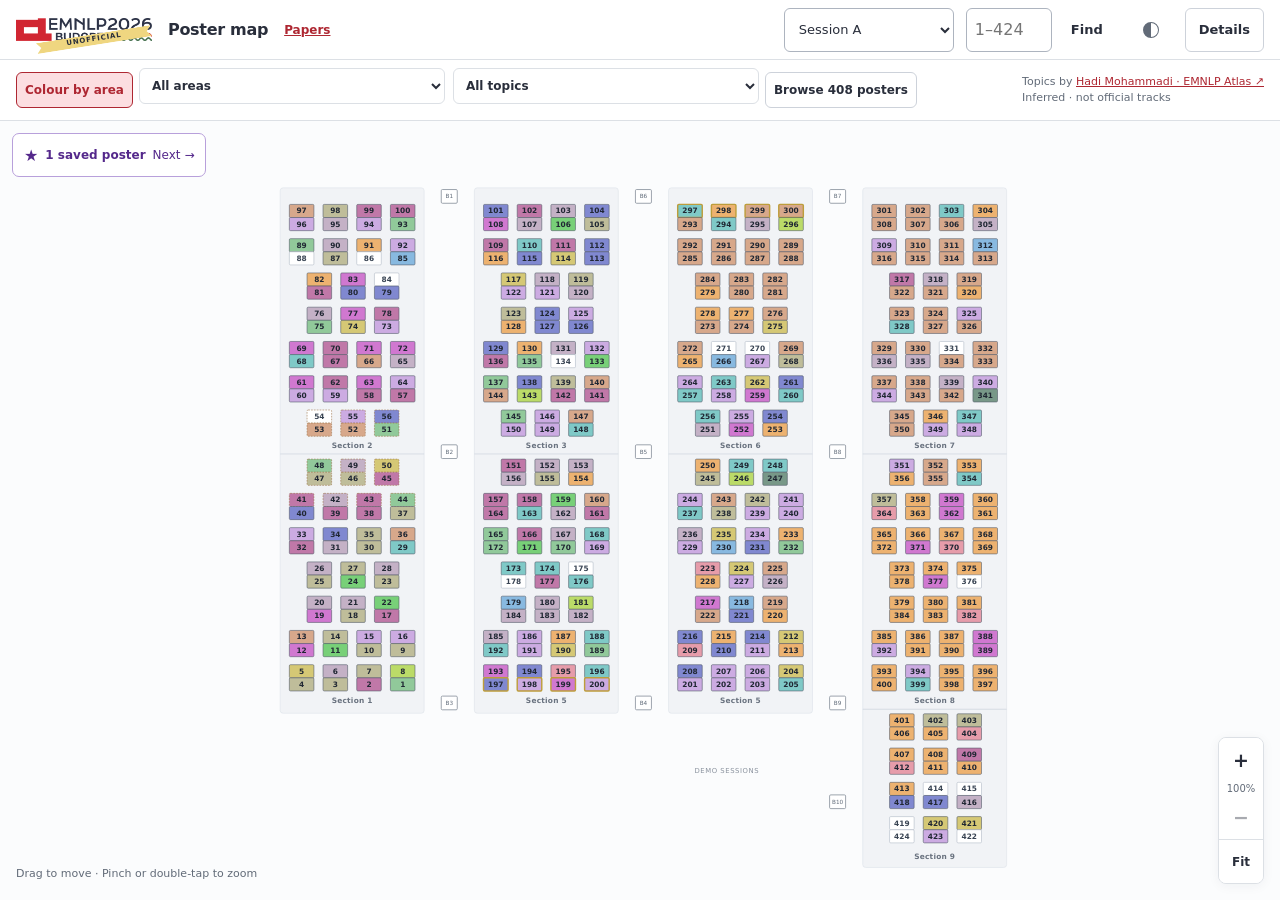
==== poster-map/index.html @ 6cf4b4d4 "Use official schedule sheet for poster board assignments" ====
<!doctype html>
<html lang="en">
<head>
  <meta charset="utf-8">
  <meta name="viewport" content="width=device-width, initial-scale=1, viewport-fit=cover">
  <meta name="color-scheme" content="light dark">
  <title>Unofficial poster map · EMNLP 2026</title>
  <link rel="icon" href="../favicon.svg" type="image/svg+xml">
  <script src="../theme.js"></script>
  <link rel="stylesheet" href="../vendor/katex-0.19.1/katex.min.css">
  <link rel="stylesheet" href="map.css">
  <script src="map.mjs" type="module"></script>
  <script src="../traffic.mjs" type="module"></script>
</head>
<body>
  <a class="skip" href="#board-number">Skip to board finder</a>
  <header class="header">
    <div class="identity">
      <span class="map-brand"><img src="../conference-logo.png" width="136" height="24" alt="EMNLP 2026 Budapest"><span class="map-brand__ribbon">Unofficial</span></span>
      <h1>Poster map</h1>
      <a class="finder-link" href="../">Papers</a>
    </div>
    <label class="visually-hidden" for="session">Poster session</label>
    <select id="session" class="session-select" aria-describedby="session-note" disabled><option value="">Sessions…</option></select>
    <form id="find-form" class="finder">
      <label class="visually-hidden" for="board-number">Find a board</label>
      <input id="board-number" type="number" min="1" max="424" step="1" placeholder="1–424" required inputmode="numeric">
      <button type="submit">Find</button>
    </form>
    <button id="theme" class="theme-toggle" type="button" data-mode="auto" hidden aria-label="Theme: Auto">
      <svg class="theme-toggle__icon theme-toggle__icon--auto" viewBox="0 0 16 16" aria-hidden="true" focusable="false"><path d="M8 15A7 7 0 1 0 8 1zm0 1A8 8 0 1 1 8 0a8 8 0 0 1 0 16"/></svg>
      <svg class="theme-toggle__icon theme-toggle__icon--light" viewBox="0 0 16 16" aria-hidden="true" focusable="false"><path d="M8 11a3 3 0 1 1 0-6 3 3 0 0 1 0 6m0 1a4 4 0 1 0 0-8 4 4 0 0 0 0 8M8 0a.5.5 0 0 1 .5.5v2a.5.5 0 0 1-1 0v-2A.5.5 0 0 1 8 0m0 13a.5.5 0 0 1 .5.5v2a.5.5 0 0 1-1 0v-2A.5.5 0 0 1 8 13m8-5a.5.5 0 0 1-.5.5h-2a.5.5 0 0 1 0-1h2a.5.5 0 0 1 .5.5M3 8a.5.5 0 0 1-.5.5h-2a.5.5 0 0 1 0-1h2A.5.5 0 0 1 3 8m10.657-5.657a.5.5 0 0 1 0 .707l-1.414 1.415a.5.5 0 1 1-.707-.708l1.414-1.414a.5.5 0 0 1 .707 0m-9.193 9.193a.5.5 0 0 1 0 .707L3.05 13.657a.5.5 0 0 1-.707-.707l1.414-1.414a.5.5 0 0 1 .707 0m9.193 2.121a.5.5 0 0 1-.707 0l-1.414-1.414a.5.5 0 0 1 .707-.707l1.414 1.414a.5.5 0 0 1 0 .707M4.464 4.465a.5.5 0 0 1-.707 0L2.343 3.05a.5.5 0 1 1 .707-.707l1.414 1.414a.5.5 0 0 1 0 .708"/></svg>
      <svg class="theme-toggle__icon theme-toggle__icon--dark" viewBox="0 0 16 16" aria-hidden="true" focusable="false"><path d="M6 .278a.77.77 0 0 1 .08.858 7.2 7.2 0 0 0-.878 3.46c0 4.021 3.278 7.277 7.318 7.277q.792-.001 1.533-.16a.79.79 0 0 1 .81.316.73.73 0 0 1-.031.893A8.35 8.35 0 0 1 8.344 16C3.734 16 0 12.286 0 7.71 0 4.266 2.114 1.312 5.124.06A.75.75 0 0 1 6 .278M4.858 1.311A7.27 7.27 0 0 0 1.025 7.71c0 4.02 3.279 7.276 7.319 7.276a7.32 7.32 0 0 0 5.205-2.162q-.506.063-1.029.063c-4.61 0-8.343-3.714-8.343-8.29 0-1.167.242-2.278.681-3.286"/></svg>
    </button>
    <button id="open-details" type="button" aria-haspopup="dialog" aria-controls="details-panel">Details</button>
  </header>
  <section class="topic-toolbar" aria-label="Atlas topics">
    <button id="topics-toggle" type="button" aria-pressed="false" aria-controls="topic-filters" disabled>Colour by area</button>
    <div id="topic-filters" class="topic-filters" hidden>
      <label class="area-filter"><span class="visually-hidden">Atlas area</span><span id="area-swatch" class="topic-swatch" aria-hidden="true" hidden></span><select id="topic-area"><option value="">All areas</option></select></label>
      <label class="fine-filter"><span class="visually-hidden">Atlas topic</span><select id="topic-select"><option value="">All topics</option></select></label>
    </div>
    <button id="topic-browse" type="button" hidden aria-haspopup="dialog" aria-controls="details-panel">Browse posters</button>
    <span class="topics-credit">Topics by <a href="https://mohammadi.cv/emnlp/2026/atlas.html" target="_blank" rel="noopener noreferrer">Hadi Mohammadi · EMNLP Atlas ↗</a><span id="topics-note" class="topics-note">Loading topics…</span></span>
  </section>
  <main aria-label="Interactive poster floor plan">
    <div id="map-stage" class="map-stage">
      <svg id="floor-map" viewBox="0 0 1320 1280" aria-label="424 numbered poster positions" aria-describedby="map-help">
        <title>EMNLP poster floor plan</title>
        <desc>Paired poster positions arranged as in the venue photograph. Select a board or use the board finder. Arrow keys move between positions.</desc>
      </svg>
    </div>
    <button id="next-saved" type="button" class="saved-map-key" disabled><span aria-hidden="true">★</span> <span id="saved-map-count">0 saved posters</span><span class="saved-map-next" aria-hidden="true">Next →</span></button>
    <aside id="selection-chip" class="selection-chip" aria-label="Selected poster" hidden></aside>
    <p id="map-help" class="map-help">Drag to move · Pinch or double-tap to zoom</p>
    <div class="zoom-controls" role="group" aria-label="Map zoom">
      <button id="zoom-in" type="button" aria-label="Zoom in">+</button>
      <output id="zoom-level" aria-label="Zoom level">100%</output>
      <button id="zoom-out" type="button" aria-label="Zoom out">−</button>
      <button id="fit" type="button" aria-label="Fit whole map">Fit</button>
    </div>
    <p id="map-status" class="visually-hidden" role="status" aria-live="polite"></p>
  </main>
  <dialog id="details-panel" aria-labelledby="details-title">
    <div class="panel-header">
      <h2 id="details-title" tabindex="-1">Map details</h2>
      <button id="close-details" type="button" aria-label="Close details">Close</button>
    </div>
    <div class="panel-body">
      <section class="selection" aria-labelledby="selection-title">
        <h3 id="selection-title">Choose a board</h3>
        <p id="selection-location" class="muted">Select a number on the map or use the board finder.</p>
        <p id="selection-note" class="source-note" hidden></p>
        <div id="selection-assignment" class="assignment-detail" hidden></div>
      </section>
      <section class="session-panel" aria-label="Selected poster session">
        <p id="session-note" class="muted small">Loading schedule sheet assignments…</p>
        <p id="assignment-count" class="data-status">Schedule assignments unavailable</p>
      </section>
      <section class="paper-search-panel">
        <label for="paper-search">Find a paper in this session</label>
        <input id="paper-search" type="search" placeholder="Title, author or paper ID" disabled autocomplete="off">
        <div id="paper-results" class="paper-results" aria-live="polite"></div>
      </section>
      <p id="feedback" class="feedback" role="status" aria-live="polite"></p>
      <details class="source-details">
        <summary>Legend and source notes</summary>
        <p><a href="https://2026.emnlp.org/venue/" target="_blank" rel="noopener noreferrer">Official venue information</a> · <a href="../#privacy">Privacy</a></p>
        <div class="legend">
          <span><i class="key saved" aria-hidden="true">★</i>Saved paper</span>
          <span><i class="key empty"></i>No listing</span>
          <span><i class="key assigned"></i>Schedule listing</span>
          <span><i class="key source"></i>Yellow in source</span>
          <span><i class="key review"></i>Check numbering</span>
        </div>
        <p>424 numbered positions, reconstructed from the supplied photograph. Spacing and face placement are schematic. Displaced labels have been aligned with the numbered rows.</p>
        <p>Positions 41–56 have overlapping source labels and need confirmation. Both printed “Section 5” labels are retained.</p>
        <p>The photograph’s “Poster Display TV’s” area is for demo sessions.</p>
        <p>Yellow highlights and markers B1–B10 are reproduced without assuming their meaning. No entrance or compass direction is identified.</p>
        <p>Paper assignments come from the official schedule sheet, column L (Board #). Board numbers are reused between sessions. An unlisted board does not establish whether a paper is presenting.</p>
        <p>Stars show papers saved in the finder on this browser, using verified board assignments for the selected session. Conflicting or unverified assignments do not receive stars.</p>
        <p>Topics and areas are imported from <a href="https://mohammadi.cv/emnlp/2026/atlas.html" target="_blank" rel="noopener noreferrer">Hadi Mohammadi’s EMNLP 2026 Atlas</a>, using its 24 October snapshot. These are inferred groups, not official acceptance tracks. Colours represent 16 broad areas and stay consistent across sessions. Choose an area or one of its finer topics to highlight posters, then browse them in board order. Missing broad areas were assigned from titles and available abstracts, with their provenance recorded in the import audit. Paper identities match by ACL Anthology ID; dates, rooms and boards still come from this finder’s verified sources. <a href="https://github.com/tomvoelker/acl-finder/tree/main/data/atlas" target="_blank" rel="noopener noreferrer">Source snapshot and import audit ↗</a></p>
        <p><a id="schedule-source" hidden>Official schedule sheet</a></p>
        <p>Drag or swipe to pan. Pinch to zoom, or double-tap to zoom in. Use Fit to see the whole map. On a trackpad, scroll to pan and pinch to zoom.</p>
      </details>
    </div>
  </dialog>
</body>
</html>
---- poster-map/map.css ----
:root {
  font-family: system-ui, -apple-system, BlinkMacSystemFont, "Segoe UI", sans-serif;
  color-scheme: light;
  color: var(--ink);
  background: var(--paper);
  --accent: #ae2732;
  --rule: #dce0e5;
  --muted: #626b78;
  --surface: #fff;
  --on-selected: #fff;
  --saved-badge: #6235a0;
  --ink: #292e3b;
  --paper: #fbfcfd;
  --button-rule: #cdd2da;
  --control-rule: #adb4bf;
  --disabled: #f2f3f5;
  --bank: #f1f3f6;
  --bank-rule: #dce1e8;
  --divider: #cbd2dc;
  --section-ink: #69727f;
  --board-rule: #aeb7c3;
  --board-ink: #394453;
  --source: #f7e5a3;
  --source-rule: #bd9d3b;
  --review: #9b7147;
  --assigned: #dceeea;
  --assigned-rule: #49867b;
  --warning: #fcf3dd;
  --assigned-ink: #245d53;
  --hover: #fcdee1;
  --selected-rule: #8c1e28;
  --marker-rule: #858d98;
  --marker-ink: #606b79;
  --floor-ink: #8a929e;
  --saved-fill: #eee5ff;
  --saved-rule: #6235a0;
  --saved-border: #b8a0db;
  --saved-ink: #54288b;
  --warning-ink: #73541d;
  --ribbon: #efd680;
}
:root[data-theme="dark"] {
  color-scheme: dark;
  --ink: #eeeef1;
  --paper: #191a1e;
  --surface: #202227;
  --accent: #f097a0;
  --rule: #383b44;
  --muted: #a4a8b2;
  --button-rule: #555b67;
  --control-rule: #757b87;
  --disabled: #282a31;
  --bank: #24262c;
  --bank-rule: #3b404a;
  --divider: #4c5260;
  --section-ink: #b5bbc6;
  --board-rule: #7b8493;
  --board-ink: #e0e4eb;
  --source: #594719;
  --source-rule: #d9b65d;
  --review: #d2aa79;
  --assigned: #173b36;
  --assigned-rule: #68b4a5;
  --warning: #3f321d;
  --assigned-ink: #b0e8db;
  --hover: #55333d;
  --selected-rule: #ffbec4;
  --marker-rule: #8d96a6;
  --marker-ink: #c5ccd8;
  --floor-ink: #a4aebd;
  --saved-fill: #392651;
  --saved-rule: #c4a2f3;
  --saved-border: #8461b0;
  --saved-ink: #dec7ff;
  --warning-ink: #f2deb0;
  --on-selected: #23181b;
}
* { box-sizing: border-box; }
body { margin: 0; height: 100vh; height: 100dvh; display: flex; flex-direction: column; overflow: hidden; }
button, input, select { font: inherit; color: inherit; }
button, summary { cursor: pointer; }
button { background: var(--surface); border: 1px solid var(--button-rule); border-radius: 6px; min-height: 44px; padding: 9px 13px; font-size: 13px; font-weight: 600; touch-action: manipulation; }
button:hover { border-color: var(--accent); color: var(--accent); }
button:disabled { cursor: default; opacity: .4; }
input, select { width: 100%; min-height: 44px; border: 1px solid var(--control-rule); border-radius: 6px; background: var(--surface); padding: 9px 10px; font-size: 16px; }
input:disabled { background: var(--disabled); }
label { display: block; font-size: 13px; font-weight: 650; margin-bottom: 8px; }
p { line-height: 1.55; margin: 0; }
h1, h2, h3 { margin: 0; }
button:focus-visible, input:focus-visible, select:focus-visible, summary:focus-visible, a:focus-visible { outline: 3px solid var(--accent); outline-offset: 2px; }
[hidden] { display: none !important; }
.visually-hidden { position: absolute; width: 1px; height: 1px; padding: 0; margin: -1px; overflow: hidden; clip-path: inset(50%); white-space: nowrap; border: 0; }
.skip { position: absolute; top: -100px; left: 10px; z-index: 5; padding: 12px; background: var(--surface); }
.skip:focus { top: 8px; }
.header { flex: none; min-height: 60px; padding: calc(6px + env(safe-area-inset-top)) max(16px, env(safe-area-inset-right)) 6px max(16px, env(safe-area-inset-left)); display: flex; align-items: center; gap: 12px; background: var(--surface); border-bottom: 1px solid var(--rule); }
.identity { display: flex; align-items: center; gap: 16px; margin-right: auto; white-space: nowrap; }
.identity img { object-fit: contain; }
.map-brand { display: inline-block; position: relative; width: 136px; height: 24px; flex: none; }
.map-brand__ribbon { position: absolute; left: 20px; right: 0; bottom: -4px; padding: 1px 5px; background: var(--ribbon); color: #292e3b; font-size: 7px; font-weight: 800; line-height: 1.3; letter-spacing: .12em; text-align: center; text-transform: uppercase; transform: rotate(-9deg); clip-path: polygon(0 0, 100% 0, 96% 50%, 100% 100%, 0 100%, 4% 50%); }
h1 { font-size: 16px; letter-spacing: -.3px; font-weight: 650; }
a { color: var(--accent); }
.finder-link { display: inline-flex; align-items: center; min-height: 44px; font-size: 12px; font-weight: 600; }
.session-select { width: 170px; flex: none; font-size: 13px; }
.chip-title { display: -webkit-box; -webkit-box-orient: vertical; -webkit-line-clamp: 3; line-clamp: 3; margin-top: 7px; font-size: 20px; line-height: 1.35; font-weight: 650; letter-spacing: -.25px; overflow: hidden; overflow-wrap: anywhere; }
.chip-title .katex { font-size: 1em; }
.paper-link { display: inline-block; margin-top: 10px; padding-block: 8px; font-size: 12px; }
.paper-search-panel { padding-top: 18px; }
.finder { display: flex; gap: 5px; }
.finder input { width: 86px; padding-inline: 8px; }
.finder button { border-color: transparent; }
main { position: relative; flex: 1; min-height: 0; overflow: hidden; }
.map-stage { position: absolute; inset: 0; overflow: hidden; touch-action: none; cursor: grab; -webkit-user-select: none; user-select: none; -webkit-tap-highlight-color: transparent; }
.map-stage.dragging { cursor: grabbing; }
.map-stage svg { display: block; width: 100%; height: 100%; }
.bank-region { fill: var(--bank); stroke: var(--bank-rule); stroke-width: 1; }
.bank-divider { stroke: var(--divider); stroke-width: 1.2; }
.section-label { fill: var(--section-ink); font-size: 13px; font-weight: 550; letter-spacing: .4px; }
.board { cursor: pointer; outline: none; }
.board rect { fill: var(--surface); stroke: var(--board-rule); stroke-width: 1; }
.board text { fill: var(--board-ink); font-size: 13px; font-weight: 550; text-anchor: middle; dominant-baseline: central; pointer-events: none; font-variant-numeric: tabular-nums; }
.board.source-yellow rect { fill: var(--source); stroke: var(--source-rule); }
.board.needs-review rect { stroke: var(--review); stroke-dasharray: 3 2; }
.board.has-paper rect { fill: var(--assigned); stroke: var(--assigned-rule); }
.board.has-conflict rect { fill: var(--warning); stroke: var(--review); stroke-dasharray: 3 2; }
.board.has-paper text { fill: var(--assigned-ink); font-weight: 750; }
@media (hover: hover) { .board:hover rect { fill: var(--hover); stroke: var(--accent); stroke-width: 1.5; } }
.board.selected rect, .board:focus-visible rect { fill: var(--accent); stroke: var(--selected-rule); stroke-width: 2; }
.board.selected text, .board:focus-visible text { fill: var(--on-selected); font-weight: 750; }
.board.is-saved rect { fill: var(--saved-fill); stroke: var(--saved-rule); stroke-width: 2.5; }
.board.is-saved > rect { vector-effect: non-scaling-stroke; }
.board.is-saved.selected rect, .board.is-saved:focus-visible rect { fill: var(--accent); stroke: var(--selected-rule); }
.board .saved-marker { display: none; pointer-events: none; }
.board.is-saved .saved-marker { display: inline; }
.saved-marker circle { fill: var(--saved-badge); stroke: var(--surface); stroke-width: 1.2; }
.board .saved-marker .saved-star { fill: white; font-size: 12px; font-weight: 750; }
.board.has-topic:not(.selected):not(:focus-visible) > rect { fill: var(--topic-color); stroke: #505967; }
.board.has-topic:not(.selected):not(:focus-visible) > text { fill: #202733; }
.board.has-topic.source-yellow:not(.selected):not(:focus-visible) > rect { stroke: var(--source-rule); stroke-width: 2.5; }
.board.has-topic.is-saved:not(.selected):not(:focus-visible) > rect { stroke: var(--saved-rule); }
.board.has-topic.needs-review:not(.selected):not(:focus-visible) > rect { stroke: var(--review); }
@media (hover: hover) { .board.has-topic:hover:not(.selected):not(:focus-visible) > rect { stroke: var(--accent); stroke-width: 2.5; } }
.board.topic-dimmed > rect, .board.topic-dimmed > text { opacity: .3; }
.board.topic-dimmed:is(.selected, :focus-visible, :hover) > rect,
.board.topic-dimmed:is(.selected, :focus-visible, :hover) > text { opacity: 1; }
.topic-toolbar { display: flex; align-items: center; flex-wrap: wrap; gap: 6px; flex: none; padding: 8px 16px; border-bottom: 1px solid var(--rule); background: var(--surface); }
#topics-toggle, #topic-browse { white-space: nowrap; }
#topics-toggle[aria-pressed="true"] { border-color: var(--accent); color: var(--accent); background: var(--hover); }
.topics-credit { margin-left: auto; color: var(--muted); font-size: 11px; line-height: 1.5; }
.topics-note { display: block; color: var(--muted); font-size: 11px; }
.topic-filters { display: flex; gap: 8px; flex: 1; min-width: 0; max-width: 620px; }
.topic-filters label { display: flex; align-items: center; gap: 6px; min-width: 0; flex: 1; }
.topic-filters select { width: 100%; min-width: 0; min-height: 44px; padding: 8px; border: 1px solid var(--rule); border-radius: 6px; background: var(--surface); color: var(--ink); font: inherit; font-size: 12px; text-overflow: ellipsis; }
.topic-filters select:disabled { color: var(--muted); }
.topic-swatch { display: inline-block; flex: none; width: 11px; height: 11px; border-radius: 3px; border: 1px solid #505967; }
@media (pointer: fine) and (min-width: 641px) {
  .topic-toolbar button, .topic-filters select { min-height: 36px; padding: 6px 8px; font-size: 12px; }
}
.paper-topic { display: flex; align-items: flex-start; gap: 6px; margin-top: 8px; color: var(--muted); font-size: 12px; }
.paper-topic .topic-swatch { margin-top: 3px; }
.paper-topic small { display: block; margin-top: 2px; font-size: 10px; }
.topic-navigation { display: flex; align-items: center; gap: 6px; margin-top: 8px; font-size: 11px; color: var(--muted); }
.topic-navigation span { margin-right: auto; }
.topic-navigation button { padding-inline: 8px; font-size: 12px; }
.saved-map-key { position: absolute; top: 12px; left: max(12px, env(safe-area-inset-left)); display: inline-flex; align-items: center; gap: 7px; min-height: 44px; margin: 0; padding: 8px 11px; border: 1px solid var(--saved-border); border-radius: 7px; color: var(--saved-ink); background: var(--surface); font-size: 12px; font-weight: 650; }
.saved-map-key:not(:disabled):hover { background: var(--saved-fill); border-color: var(--saved-rule); }
.saved-map-key:disabled { cursor: default; opacity: .65; }
.saved-map-key:disabled .saved-map-next { display: none; }
.saved-map-next { font-weight: 500; }
.saved-map-key > span:first-child { font-size: 16px; }
.assignment-detail .saved-paper-label { color: var(--saved-ink); font-weight: 750; }
.marker rect { fill: var(--surface); stroke: var(--marker-rule); stroke-width: 1.4; }
.marker text { fill: var(--marker-ink); font-size: 10px; text-anchor: middle; dominant-baseline: central; }
.floor-note { fill: var(--floor-ink); font-size: 12px; letter-spacing: 1px; }
.zoom-controls { position: absolute; right: max(16px, env(safe-area-inset-right)); bottom: max(16px, env(safe-area-inset-bottom)); display: flex; flex-direction: column; background: var(--surface); border: 1px solid var(--rule); border-radius: 8px; box-shadow: 0 2px 12px #1923370d; overflow: hidden; }
.zoom-controls button { min-width: 44px; border: 0; border-radius: 0; padding: 8px; font-size: 19px; }
.zoom-controls button:last-child { border-top: 1px solid var(--rule); font-size: 12px; }
.zoom-controls output { font-size: 10px; text-align: center; color: var(--muted); padding: 1px 0; font-variant-numeric: tabular-nums; }
.selection-chip { position: absolute; bottom: max(16px, env(safe-area-inset-bottom)); left: max(16px, env(safe-area-inset-left)); width: 430px; max-width: calc(100% - 96px); padding: 16px 18px; background: var(--surface); border: 1px solid var(--rule); border-left: 4px solid var(--accent); border-radius: 10px; box-shadow: 0 4px 24px #0003; }
.selection-card-label { font-size: 13px; font-weight: 750; color: var(--accent); }
.selection-card-heading { display: flex; align-items: center; justify-content: space-between; gap: 10px; }
.selection-card-heading .selection-card-label { flex: 1; }
.selection-save { display: grid; place-items: center; flex: none; width: 44px; height: 44px; padding: 10px; border: 0; color: var(--saved-ink); background: none; }
.selection-save:hover { color: var(--saved-ink); background: var(--saved-fill); }
.selection-save svg { width: 22px; height: 22px; fill: none; stroke: currentColor; stroke-width: 1.7; stroke-linecap: round; stroke-linejoin: round; }
.selection-save[aria-pressed="true"] svg { fill: currentColor; }
.selection-save-error { margin-top: 8px; font-size: 12px; color: var(--warning-ink); }
.selection-card-time { margin-top: 8px; font-size: 12px; color: var(--muted); }
.selection-card-actions { display: flex; gap: 12px; align-items: center; margin-top: 10px; }
.selection-card-actions button { min-height: 36px; padding: 6px 12px; }
.selection-card-actions a { display: inline-flex; align-items: center; min-height: 36px; font-size: 13px; font-weight: 650; }
.map-help { position: absolute; bottom: max(18px, env(safe-area-inset-bottom)); left: 16px; right: 76px; color: var(--muted); font-size: 11px; pointer-events: none; }
main:has(.selection-chip:not([hidden])) .map-help { display: none; }
#details-panel { position: fixed; inset: calc(72px + env(safe-area-inset-top)) max(12px, env(safe-area-inset-right)) max(12px, env(safe-area-inset-bottom)) auto; width: 350px; max-width: calc(100% - 24px); max-height: none; margin: 0; padding: 0; color: inherit; background: var(--surface); border: 1px solid var(--rule); border-radius: 12px; box-shadow: 0 12px 48px #19233726; }
#details-panel[open] { display: flex; flex-direction: column; }
#details-panel::backdrop { background: #18233226; }
.panel-header { display: flex; justify-content: space-between; align-items: center; gap: 20px; padding: 12px 16px; border-bottom: 1px solid var(--rule); flex: none; }
.panel-header h2 { font-size: 15px; font-weight: 650; }
.panel-header button { border-color: transparent; }
.panel-body { overflow-y: auto; padding: 0 20px 20px; overscroll-behavior: contain; }
.selection { padding: 20px 0; border-bottom: 1px solid var(--rule); }
h3 { font-size: 24px; letter-spacing: -.5px; font-weight: 600; }
.muted { color: var(--muted); font-size: 12px; }
.small { font-size: 11px; }
.selection .muted { margin-top: 7px; }
.source-note { background: var(--warning); color: var(--warning-ink); padding: 10px; border-radius: 5px; font-size: 11px; margin-top: 12px; }
.session-panel { padding: 20px 0; border-bottom: 1px solid var(--rule); }
.session-panel .small { margin-top: 10px; }
.data-status { font-size: 11px; margin-top: 10px; }
.source-details { padding: 18px 0; border-bottom: 1px solid var(--rule); }
summary { font-size: 12px; font-weight: 650; line-height: 1.5; min-height: 26px; }
.paper-results { display: grid; gap: 6px; max-height: 250px; overflow: auto; margin-top: 8px; }
.paper-result { font-size: 12px; line-height: 1.5; text-align: left; font-weight: 500; white-space: normal; }
.paper-result small { display: block; color: var(--muted); font-size: 11px; }
.paper-results p { font-size: 11px; color: var(--muted); margin: 5px 0; }
.topic-list .selection, .topic-list .session-panel, .topic-list .source-details, .topic-list .feedback { display: none; }
.topic-list .paper-results { max-height: none; overflow: visible; }
.topic-list .paper-result { font-size: 14px; padding: 12px; }
.topic-list .paper-result small { margin-top: 5px; }
@media (min-width: 641px) { #details-panel.topic-list { inset: 6dvh 0 auto; margin-inline: auto; width: 680px; height: 88dvh; } }
.assignment-detail { border-left: 3px solid var(--assigned-rule); padding-left: 11px; margin-top: 16px; }
.assignment-detail strong { font-size: 12px; line-height: 1.55; display: block; }
.assignment-detail p { font-size: 11px; color: var(--muted); margin-top: 5px; }
.feedback { font-size: 11px; color: var(--warning-ink); margin-top: 12px; overflow-wrap: anywhere; }
.feedback:empty { display: none; }
.source-details { border-bottom: 0; padding-bottom: 0; }
.source-details p { font-size: 11px; color: var(--muted); margin-top: 11px; }
.legend { display: grid; grid-template-columns: 1fr 1fr; gap: 10px; margin-top: 14px; }
.legend span { display: flex; align-items: center; gap: 5px; font-size: 10px; color: var(--muted); }
.key { display: inline-block; width: 10px; height: 10px; border: 1px solid var(--board-rule); border-radius: 2px; }
.key.assigned { background: var(--assigned); border-color: var(--assigned-rule); }
.key.source { background: var(--source); border-color: var(--source-rule); }
.key.review { border: 1px dashed var(--review); }
.key.saved { display: inline-flex; align-items: center; justify-content: center; width: 15px; height: 15px; border-color: var(--saved-rule); background: var(--saved-badge); color: white; font-style: normal; font-size: 12px; }
@media (max-width: 640px) {
  .topic-toolbar { display: grid; grid-template-columns: minmax(0, 1fr) auto; padding: 6px 10px; gap: 6px; }
  #topics-toggle { grid-column: 1; grid-row: 1; justify-self: start; padding-inline: 8px; font-size: 12px; }
  .topics-credit { grid-column: 1 / -1; grid-row: 3; margin-left: 0; font-size: 10px; }
  .topics-note { display: inline; margin-left: 8px; font-size: 10px; }
  .topic-toolbar:not(:has(#topic-filters:not([hidden]))) .topics-credit { grid-column: 2; grid-row: 1; text-align: right; }
  .topic-toolbar:not(:has(#topic-filters:not([hidden]))) .topics-note { display: block; margin-left: 0; }
  .topic-filters { grid-column: 1 / -1; grid-row: 2; width: 100%; }
  #topic-browse { grid-column: 2; grid-row: 1; min-height: 44px; padding: 6px 8px; font-size: 12px; }
  .header { min-height: 56px; gap: 4px; padding-inline: max(10px, env(safe-area-inset-left)) max(10px, env(safe-area-inset-right)); }
  .identity { gap: 7px; }
  .identity .map-brand, .identity h1 { display: none; }
  .identity { margin-right: auto; }
  .session-select { width: 106px; padding-inline: 6px; font-size: 12px; }
  h1 { font-size: 15px; }
  .finder input { width: 48px; font-size: 14px; padding-inline: 5px; }
  .finder button, #open-details { padding-inline: 7px; font-size: 12px; }
  #details-panel { inset: auto 0 0; width: 100%; max-width: none; max-height: 78vh; max-height: 78dvh; border-radius: 14px 14px 0 0; border-bottom: 0; padding-bottom: env(safe-area-inset-bottom); }
  .zoom-controls { right: max(10px, env(safe-area-inset-right)); bottom: max(12px, env(safe-area-inset-bottom)); flex-direction: row; align-items: center; }
  .zoom-controls button:last-child { border-top: 0; border-left: 1px solid var(--rule); }
  .zoom-controls output { min-width: 38px; }
  .selection-chip { left: max(10px, env(safe-area-inset-left)); bottom: calc(68px + env(safe-area-inset-bottom)); max-width: calc(100% - 20px); width: auto; right: max(10px, env(safe-area-inset-right)); padding: 12px; }
  .chip-title { font-size: 17px; margin-top: 6px; }
  .selection-card-label { font-size: 12px; }
  .selection-card-time { font-size: 11px; margin-top: 6px; }
  .selection-card-actions { margin-top: 6px; gap: 9px; }
  .selection-card-actions button, .selection-card-actions a { min-height: 44px; }
  .map-help { left: 12px; font-size: 10px; }
}
@media (min-width: 641px) and (max-width: 860px) { .identity .map-brand { display: none; } }
@media (max-width: 640px) and (min-height: 501px) {
  main:has(.selection-chip:not([hidden])) .map-stage { bottom: calc(var(--selection-height, 192px) + 80px + env(safe-area-inset-bottom)); }
}

.theme-toggle { display: inline-flex; align-items: center; justify-content: center; width: 44px; height: 44px; padding: 12px; flex: none; border: 0; color: var(--muted); background: none; }
.theme-toggle:hover { color: var(--accent); background: var(--bank); }
.theme-toggle__icon { display: none; flex: none; width: 16px; height: 16px; fill: currentColor; }
.theme-toggle[data-mode="auto"] .theme-toggle__icon--auto,
.theme-toggle[data-mode="light"] .theme-toggle__icon--light,
.theme-toggle[data-mode="dark"] .theme-toggle__icon--dark { display: block; }
:root[data-theme="dark"] .map-brand > img { filter: brightness(0) invert(1); }
@media (max-width: 640px) { .theme-toggle { width: 36px; padding-inline: 10px; } }
@media (max-width: 380px) {
  .header { gap: 2px; padding-inline: max(6px, env(safe-area-inset-left)) max(6px, env(safe-area-inset-right)); }
  .session-select { width: 84px; }
  .theme-toggle { width: 28px; padding-inline: 6px; }
  .finder-link { font-size: 11px; }
  .finder button, #open-details { padding-inline: 5px; }
}
@media (max-height: 500px) {
  .selection-chip { width: 320px; max-width: 44%; max-height: calc(100% - 24px); bottom: 12px; right: auto; overflow-y: auto; }
  .chip-title { font-size: 16px; -webkit-line-clamp: 2; line-clamp: 2; }
}
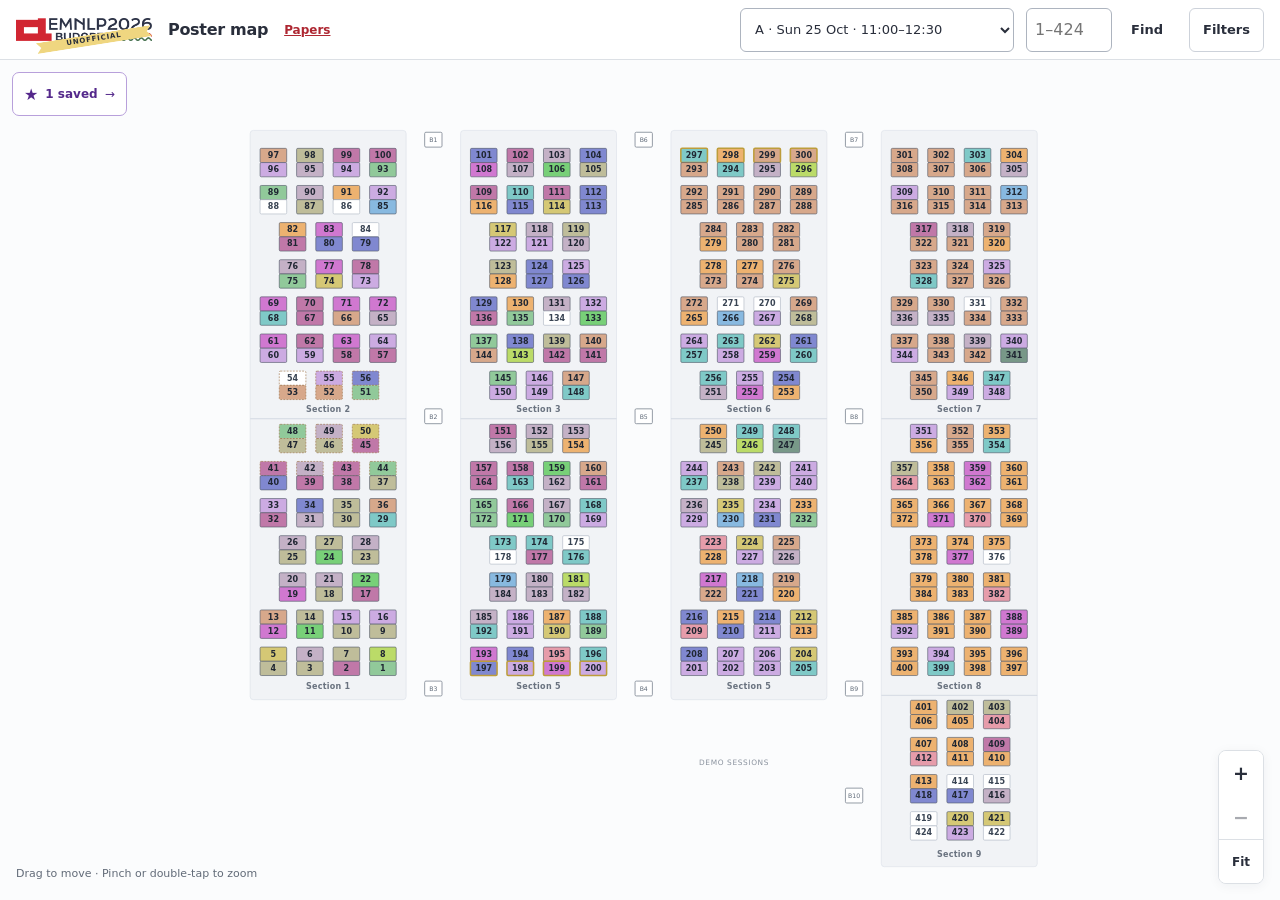
==== commit 59ca0d79: "Declutter poster map and show session dates and times" ====
--- a/poster-map/index.html
+++ b/poster-map/index.html
@@ -27,22 +27,8 @@
       <input id="board-number" type="number" min="1" max="424" step="1" placeholder="1–424" required inputmode="numeric">
       <button type="submit">Find</button>
     </form>
-    <button id="theme" class="theme-toggle" type="button" data-mode="auto" hidden aria-label="Theme: Auto">
-      <svg class="theme-toggle__icon theme-toggle__icon--auto" viewBox="0 0 16 16" aria-hidden="true" focusable="false"><path d="M8 15A7 7 0 1 0 8 1zm0 1A8 8 0 1 1 8 0a8 8 0 0 1 0 16"/></svg>
-      <svg class="theme-toggle__icon theme-toggle__icon--light" viewBox="0 0 16 16" aria-hidden="true" focusable="false"><path d="M8 11a3 3 0 1 1 0-6 3 3 0 0 1 0 6m0 1a4 4 0 1 0 0-8 4 4 0 0 0 0 8M8 0a.5.5 0 0 1 .5.5v2a.5.5 0 0 1-1 0v-2A.5.5 0 0 1 8 0m0 13a.5.5 0 0 1 .5.5v2a.5.5 0 0 1-1 0v-2A.5.5 0 0 1 8 13m8-5a.5.5 0 0 1-.5.5h-2a.5.5 0 0 1 0-1h2a.5.5 0 0 1 .5.5M3 8a.5.5 0 0 1-.5.5h-2a.5.5 0 0 1 0-1h2A.5.5 0 0 1 3 8m10.657-5.657a.5.5 0 0 1 0 .707l-1.414 1.415a.5.5 0 1 1-.707-.708l1.414-1.414a.5.5 0 0 1 .707 0m-9.193 9.193a.5.5 0 0 1 0 .707L3.05 13.657a.5.5 0 0 1-.707-.707l1.414-1.414a.5.5 0 0 1 .707 0m9.193 2.121a.5.5 0 0 1-.707 0l-1.414-1.414a.5.5 0 0 1 .707-.707l1.414 1.414a.5.5 0 0 1 0 .707M4.464 4.465a.5.5 0 0 1-.707 0L2.343 3.05a.5.5 0 1 1 .707-.707l1.414 1.414a.5.5 0 0 1 0 .708"/></svg>
-      <svg class="theme-toggle__icon theme-toggle__icon--dark" viewBox="0 0 16 16" aria-hidden="true" focusable="false"><path d="M6 .278a.77.77 0 0 1 .08.858 7.2 7.2 0 0 0-.878 3.46c0 4.021 3.278 7.277 7.318 7.277q.792-.001 1.533-.16a.79.79 0 0 1 .81.316.73.73 0 0 1-.031.893A8.35 8.35 0 0 1 8.344 16C3.734 16 0 12.286 0 7.71 0 4.266 2.114 1.312 5.124.06A.75.75 0 0 1 6 .278M4.858 1.311A7.27 7.27 0 0 0 1.025 7.71c0 4.02 3.279 7.276 7.319 7.276a7.32 7.32 0 0 0 5.205-2.162q-.506.063-1.029.063c-4.61 0-8.343-3.714-8.343-8.29 0-1.167.242-2.278.681-3.286"/></svg>
-    </button>
-    <button id="open-details" type="button" aria-haspopup="dialog" aria-controls="details-panel">Details</button>
+    <button id="open-filters" type="button" aria-haspopup="dialog" aria-controls="filters-panel"><span class="filter-label">Filters</span></button>
   </header>
-  <section class="topic-toolbar" aria-label="Atlas topics">
-    <button id="topics-toggle" type="button" aria-pressed="false" aria-controls="topic-filters" disabled>Colour by area</button>
-    <div id="topic-filters" class="topic-filters" hidden>
-      <label class="area-filter"><span class="visually-hidden">Atlas area</span><span id="area-swatch" class="topic-swatch" aria-hidden="true" hidden></span><select id="topic-area"><option value="">All areas</option></select></label>
-      <label class="fine-filter"><span class="visually-hidden">Atlas topic</span><select id="topic-select"><option value="">All topics</option></select></label>
-    </div>
-    <button id="topic-browse" type="button" hidden aria-haspopup="dialog" aria-controls="details-panel">Browse posters</button>
-    <span class="topics-credit">Topics by <a href="https://mohammadi.cv/emnlp/2026/atlas.html" target="_blank" rel="noopener noreferrer">Hadi Mohammadi · EMNLP Atlas ↗</a><span id="topics-note" class="topics-note">Loading topics…</span></span>
-  </section>
   <main aria-label="Interactive poster floor plan">
     <div id="map-stage" class="map-stage">
       <svg id="floor-map" viewBox="0 0 1320 1280" aria-label="424 numbered poster positions" aria-describedby="map-help">
@@ -50,17 +36,41 @@
         <desc>Paired poster positions arranged as in the venue photograph. Select a board or use the board finder. Arrow keys move between positions.</desc>
       </svg>
     </div>
-    <button id="next-saved" type="button" class="saved-map-key" disabled><span aria-hidden="true">★</span> <span id="saved-map-count">0 saved posters</span><span class="saved-map-next" aria-hidden="true">Next →</span></button>
+    <button id="next-saved" type="button" class="saved-map-key" disabled><span aria-hidden="true">★</span> <span id="saved-map-count">0 saved posters</span><span class="saved-map-next" aria-hidden="true">→</span></button>
     <aside id="selection-chip" class="selection-chip" aria-label="Selected poster" hidden></aside>
     <p id="map-help" class="map-help">Drag to move · Pinch or double-tap to zoom</p>
     <div class="zoom-controls" role="group" aria-label="Map zoom">
       <button id="zoom-in" type="button" aria-label="Zoom in">+</button>
-      <output id="zoom-level" aria-label="Zoom level">100%</output>
+      <output id="zoom-level" class="visually-hidden" aria-label="Zoom level">100%</output>
       <button id="zoom-out" type="button" aria-label="Zoom out">−</button>
       <button id="fit" type="button" aria-label="Fit whole map">Fit</button>
     </div>
     <p id="map-status" class="visually-hidden" role="status" aria-live="polite"></p>
   </main>
+  <dialog id="filters-panel" aria-labelledby="filters-title">
+    <div class="panel-header">
+      <h2 id="filters-title">Map filters</h2>
+      <button id="close-filters" type="button" aria-label="Close filters">Done</button>
+    </div>
+    <div class="panel-body">
+        <section class="topic-toolbar" aria-label="Atlas topics">
+          <button id="topics-toggle" type="button" aria-pressed="false" aria-controls="topic-filters" disabled>Colour by area</button>
+          <div id="topic-filters" class="topic-filters" hidden>
+            <label class="area-filter"><span>Area</span><span id="area-swatch" class="topic-swatch" aria-hidden="true" hidden></span><select id="topic-area"><option value="">All areas</option></select></label>
+            <label class="fine-filter"><span>Topic</span><select id="topic-select"><option value="">All topics</option></select></label>
+          </div>
+          <button id="topic-browse" type="button" hidden aria-haspopup="dialog" aria-controls="details-panel">Browse posters</button>
+          <span class="topics-credit">Topics by <a href="https://mohammadi.cv/emnlp/2026/atlas.html" target="_blank" rel="noopener noreferrer">Hadi Mohammadi · EMNLP Atlas ↗</a><span id="topics-note" class="topics-note">Loading topics…</span></span>
+        </section>
+      <div class="map-appearance"><span>Appearance</span>
+        <button id="theme" class="theme-toggle" type="button" data-mode="auto" hidden aria-label="Theme: Auto">
+          <svg class="theme-toggle__icon theme-toggle__icon--auto" viewBox="0 0 16 16" aria-hidden="true" focusable="false"><path d="M8 15A7 7 0 1 0 8 1zm0 1A8 8 0 1 1 8 0a8 8 0 0 1 0 16"/></svg>
+          <svg class="theme-toggle__icon theme-toggle__icon--light" viewBox="0 0 16 16" aria-hidden="true" focusable="false"><path d="M8 11a3 3 0 1 1 0-6 3 3 0 0 1 0 6m0 1a4 4 0 1 0 0-8 4 4 0 0 0 0 8M8 0a.5.5 0 0 1 .5.5v2a.5.5 0 0 1-1 0v-2A.5.5 0 0 1 8 0m0 13a.5.5 0 0 1 .5.5v2a.5.5 0 0 1-1 0v-2A.5.5 0 0 1 8 13m8-5a.5.5 0 0 1-.5.5h-2a.5.5 0 0 1 0-1h2a.5.5 0 0 1 .5.5M3 8a.5.5 0 0 1-.5.5h-2a.5.5 0 0 1 0-1h2A.5.5 0 0 1 3 8m10.657-5.657a.5.5 0 0 1 0 .707l-1.414 1.415a.5.5 0 1 1-.707-.708l1.414-1.414a.5.5 0 0 1 .707 0m-9.193 9.193a.5.5 0 0 1 0 .707L3.05 13.657a.5.5 0 0 1-.707-.707l1.414-1.414a.5.5 0 0 1 .707 0m9.193 2.121a.5.5 0 0 1-.707 0l-1.414-1.414a.5.5 0 0 1 .707-.707l1.414 1.414a.5.5 0 0 1 0 .707M4.464 4.465a.5.5 0 0 1-.707 0L2.343 3.05a.5.5 0 1 1 .707-.707l1.414 1.414a.5.5 0 0 1 0 .708"/></svg>
+          <svg class="theme-toggle__icon theme-toggle__icon--dark" viewBox="0 0 16 16" aria-hidden="true" focusable="false"><path d="M6 .278a.77.77 0 0 1 .08.858 7.2 7.2 0 0 0-.878 3.46c0 4.021 3.278 7.277 7.318 7.277q.792-.001 1.533-.16a.79.79 0 0 1 .81.316.73.73 0 0 1-.031.893A8.35 8.35 0 0 1 8.344 16C3.734 16 0 12.286 0 7.71 0 4.266 2.114 1.312 5.124.06A.75.75 0 0 1 6 .278M4.858 1.311A7.27 7.27 0 0 0 1.025 7.71c0 4.02 3.279 7.276 7.319 7.276a7.32 7.32 0 0 0 5.205-2.162q-.506.063-1.029.063c-4.61 0-8.343-3.714-8.343-8.29 0-1.167.242-2.278.681-3.286"/></svg>
+        </button>
+      </div>
+    </div>
+  </dialog>
   <dialog id="details-panel" aria-labelledby="details-title">
     <div class="panel-header">
       <h2 id="details-title" tabindex="-1">Map details</h2>
--- a/poster-map/map.css
+++ b/poster-map/map.css
@@ -100,8 +100,8 @@
 h1 { font-size: 16px; letter-spacing: -.3px; font-weight: 650; }
 a { color: var(--accent); }
 .finder-link { display: inline-flex; align-items: center; min-height: 44px; font-size: 12px; font-weight: 600; }
-.session-select { width: 170px; flex: none; font-size: 13px; }
-.chip-title { display: -webkit-box; -webkit-box-orient: vertical; -webkit-line-clamp: 3; line-clamp: 3; margin-top: 7px; font-size: 20px; line-height: 1.35; font-weight: 650; letter-spacing: -.25px; overflow: hidden; overflow-wrap: anywhere; }
+.session-select { width: 274px; flex: none; font-size: 13px; }
+.chip-title { display: -webkit-box; -webkit-box-orient: vertical; -webkit-line-clamp: 2; line-clamp: 2; margin-top: 7px; font-size: 20px; line-height: 1.35; font-weight: 650; letter-spacing: -.25px; overflow: hidden; overflow-wrap: anywhere; }
 .chip-title .katex { font-size: 1em; }
 .paper-link { display: inline-block; margin-top: 10px; padding-block: 8px; font-size: 12px; }
 .paper-search-panel { padding-top: 18px; }
@@ -142,19 +142,20 @@
 .board.topic-dimmed > rect, .board.topic-dimmed > text { opacity: .3; }
 .board.topic-dimmed:is(.selected, :focus-visible, :hover) > rect,
 .board.topic-dimmed:is(.selected, :focus-visible, :hover) > text { opacity: 1; }
-.topic-toolbar { display: flex; align-items: center; flex-wrap: wrap; gap: 6px; flex: none; padding: 8px 16px; border-bottom: 1px solid var(--rule); background: var(--surface); }
+.topic-toolbar { display: flex; flex-direction: column; align-items: stretch; gap: 16px; padding: 20px 0; }
 #topics-toggle, #topic-browse { white-space: nowrap; }
 #topics-toggle[aria-pressed="true"] { border-color: var(--accent); color: var(--accent); background: var(--hover); }
-.topics-credit { margin-left: auto; color: var(--muted); font-size: 11px; line-height: 1.5; }
+.topics-credit { color: var(--muted); font-size: 11px; line-height: 1.6; }
 .topics-note { display: block; color: var(--muted); font-size: 11px; }
-.topic-filters { display: flex; gap: 8px; flex: 1; min-width: 0; max-width: 620px; }
-.topic-filters label { display: flex; align-items: center; gap: 6px; min-width: 0; flex: 1; }
-.topic-filters select { width: 100%; min-width: 0; min-height: 44px; padding: 8px; border: 1px solid var(--rule); border-radius: 6px; background: var(--surface); color: var(--ink); font: inherit; font-size: 12px; text-overflow: ellipsis; }
+.topic-filters { display: flex; flex-direction: column; gap: 14px; min-width: 0; }
+.topic-filters label { display: grid; grid-template-columns: auto 1fr; gap: 7px; margin: 0; }
+.topic-filters label > span:first-child { grid-column: 1 / -1; }
+.topic-filters select { grid-column: 1 / -1; min-width: 0; font-size: 14px; }
+.topic-filters .topic-swatch:not([hidden]) + select { grid-column: 2; }
+.topic-filters .topic-swatch { align-self: center; }
 .topic-filters select:disabled { color: var(--muted); }
 .topic-swatch { display: inline-block; flex: none; width: 11px; height: 11px; border-radius: 3px; border: 1px solid #505967; }
-@media (pointer: fine) and (min-width: 641px) {
-  .topic-toolbar button, .topic-filters select { min-height: 36px; padding: 6px 8px; font-size: 12px; }
-}
+.map-appearance { display: flex; justify-content: space-between; align-items: center; border-top: 1px solid var(--rule); padding-top: 12px; font-size: 13px; font-weight: 650; }
 .paper-topic { display: flex; align-items: flex-start; gap: 6px; margin-top: 8px; color: var(--muted); font-size: 12px; }
 .paper-topic .topic-swatch { margin-top: 3px; }
 .paper-topic small { display: block; margin-top: 2px; font-size: 10px; }
@@ -184,15 +185,15 @@
 .selection-save svg { width: 22px; height: 22px; fill: none; stroke: currentColor; stroke-width: 1.7; stroke-linecap: round; stroke-linejoin: round; }
 .selection-save[aria-pressed="true"] svg { fill: currentColor; }
 .selection-save-error { margin-top: 8px; font-size: 12px; color: var(--warning-ink); }
-.selection-card-time { margin-top: 8px; font-size: 12px; color: var(--muted); }
+.selection-card-time { margin-top: 4px; font-size: 12px; color: var(--muted); }
 .selection-card-actions { display: flex; gap: 12px; align-items: center; margin-top: 10px; }
 .selection-card-actions button { min-height: 36px; padding: 6px 12px; }
 .selection-card-actions a { display: inline-flex; align-items: center; min-height: 36px; font-size: 13px; font-weight: 650; }
 .map-help { position: absolute; bottom: max(18px, env(safe-area-inset-bottom)); left: 16px; right: 76px; color: var(--muted); font-size: 11px; pointer-events: none; }
 main:has(.selection-chip:not([hidden])) .map-help { display: none; }
-#details-panel { position: fixed; inset: calc(72px + env(safe-area-inset-top)) max(12px, env(safe-area-inset-right)) max(12px, env(safe-area-inset-bottom)) auto; width: 350px; max-width: calc(100% - 24px); max-height: none; margin: 0; padding: 0; color: inherit; background: var(--surface); border: 1px solid var(--rule); border-radius: 12px; box-shadow: 0 12px 48px #19233726; }
-#details-panel[open] { display: flex; flex-direction: column; }
-#details-panel::backdrop { background: #18233226; }
+:is(#details-panel, #filters-panel) { position: fixed; inset: calc(72px + env(safe-area-inset-top)) max(12px, env(safe-area-inset-right)) max(12px, env(safe-area-inset-bottom)) auto; width: 350px; max-width: calc(100% - 24px); max-height: none; margin: 0; padding: 0; color: inherit; background: var(--surface); border: 1px solid var(--rule); border-radius: 12px; box-shadow: 0 12px 48px #19233726; }
+:is(#details-panel, #filters-panel)[open] { display: flex; flex-direction: column; }
+:is(#details-panel, #filters-panel)::backdrop { background: #18233226; }
 .panel-header { display: flex; justify-content: space-between; align-items: center; gap: 20px; padding: 12px 16px; border-bottom: 1px solid var(--rule); flex: none; }
 .panel-header h2 { font-size: 15px; font-weight: 650; }
 .panel-header button { border-color: transparent; }
@@ -232,37 +233,34 @@
 .key.review { border: 1px dashed var(--review); }
 .key.saved { display: inline-flex; align-items: center; justify-content: center; width: 15px; height: 15px; border-color: var(--saved-rule); background: var(--saved-badge); color: white; font-style: normal; font-size: 12px; }
 @media (max-width: 640px) {
-  .topic-toolbar { display: grid; grid-template-columns: minmax(0, 1fr) auto; padding: 6px 10px; gap: 6px; }
-  #topics-toggle { grid-column: 1; grid-row: 1; justify-self: start; padding-inline: 8px; font-size: 12px; }
-  .topics-credit { grid-column: 1 / -1; grid-row: 3; margin-left: 0; font-size: 10px; }
-  .topics-note { display: inline; margin-left: 8px; font-size: 10px; }
-  .topic-toolbar:not(:has(#topic-filters:not([hidden]))) .topics-credit { grid-column: 2; grid-row: 1; text-align: right; }
-  .topic-toolbar:not(:has(#topic-filters:not([hidden]))) .topics-note { display: block; margin-left: 0; }
-  .topic-filters { grid-column: 1 / -1; grid-row: 2; width: 100%; }
-  #topic-browse { grid-column: 2; grid-row: 1; min-height: 44px; padding: 6px 8px; font-size: 12px; }
-  .header { min-height: 56px; gap: 4px; padding-inline: max(10px, env(safe-area-inset-left)) max(10px, env(safe-area-inset-right)); }
-  .identity { gap: 7px; }
+  .header { display: grid; grid-template-columns: 1fr auto auto; gap: 6px 12px; padding: calc(8px + env(safe-area-inset-top)) max(10px, env(safe-area-inset-right)) 8px max(10px, env(safe-area-inset-left)); }
+  .identity { grid-column: 1; grid-row: 2; margin: 0; }
   .identity .map-brand, .identity h1 { display: none; }
-  .identity { margin-right: auto; }
-  .session-select { width: 106px; padding-inline: 6px; font-size: 12px; }
-  h1 { font-size: 15px; }
-  .finder input { width: 48px; font-size: 14px; padding-inline: 5px; }
-  .finder button, #open-details { padding-inline: 7px; font-size: 12px; }
-  #details-panel { inset: auto 0 0; width: 100%; max-width: none; max-height: 78vh; max-height: 78dvh; border-radius: 14px 14px 0 0; border-bottom: 0; padding-bottom: env(safe-area-inset-bottom); }
+  .finder-link { font-size: 13px; }
+  .session-select { grid-column: 1 / -1; grid-row: 1; width: 100%; font-size: 14px; padding-inline: 10px; }
+  .finder { grid-column: 2; grid-row: 2; }
+  .finder input { width: 64px; font-size: 16px; }
+  .finder button { padding-inline: 9px; }
+  #open-filters { grid-column: 3; grid-row: 2; padding-inline: 12px; font-size: 13px; }
+  :is(#details-panel, #filters-panel) { inset: auto 0 0; width: 100%; max-width: none; max-height: 78vh; max-height: 78dvh; border-radius: 14px 14px 0 0; border-bottom: 0; padding-bottom: env(safe-area-inset-bottom); }
   .zoom-controls { right: max(10px, env(safe-area-inset-right)); bottom: max(12px, env(safe-area-inset-bottom)); flex-direction: row; align-items: center; }
   .zoom-controls button:last-child { border-top: 0; border-left: 1px solid var(--rule); }
   .zoom-controls output { min-width: 38px; }
-  .selection-chip { left: max(10px, env(safe-area-inset-left)); bottom: calc(68px + env(safe-area-inset-bottom)); max-width: calc(100% - 20px); width: auto; right: max(10px, env(safe-area-inset-right)); padding: 12px; }
-  .chip-title { font-size: 17px; margin-top: 6px; }
+  .selection-chip { left: max(10px, env(safe-area-inset-left)); bottom: calc(64px + env(safe-area-inset-bottom)); max-width: calc(100% - 20px); width: auto; right: max(10px, env(safe-area-inset-right)); padding: 8px 12px; }
+  .chip-title { font-size: 16px; margin-top: 0; }
   .selection-card-label { font-size: 12px; }
   .selection-card-time { font-size: 11px; margin-top: 6px; }
-  .selection-card-actions { margin-top: 6px; gap: 9px; }
+  .selection-card-actions { margin-top: 2px; gap: 14px; }
   .selection-card-actions button, .selection-card-actions a { min-height: 44px; }
   .map-help { left: 12px; font-size: 10px; }
 }
-@media (min-width: 641px) and (max-width: 860px) { .identity .map-brand { display: none; } }
+@media (min-width: 641px) and (max-width: 860px) {
+  .identity .map-brand, .identity h1 { display: none; }
+  .session-select { width: 250px; }
+  .finder input { width: 64px; }
+}
 @media (max-width: 640px) and (min-height: 501px) {
-  main:has(.selection-chip:not([hidden])) .map-stage { bottom: calc(var(--selection-height, 192px) + 80px + env(safe-area-inset-bottom)); }
+  main:has(.selection-chip:not([hidden])) .map-stage { bottom: calc(var(--selection-height, 148px) + 76px + env(safe-area-inset-bottom)); }
 }
 
 .theme-toggle { display: inline-flex; align-items: center; justify-content: center; width: 44px; height: 44px; padding: 12px; flex: none; border: 0; color: var(--muted); background: none; }
@@ -272,13 +270,10 @@
 .theme-toggle[data-mode="light"] .theme-toggle__icon--light,
 .theme-toggle[data-mode="dark"] .theme-toggle__icon--dark { display: block; }
 :root[data-theme="dark"] .map-brand > img { filter: brightness(0) invert(1); }
-@media (max-width: 640px) { .theme-toggle { width: 36px; padding-inline: 10px; } }
 @media (max-width: 380px) {
-  .header { gap: 2px; padding-inline: max(6px, env(safe-area-inset-left)) max(6px, env(safe-area-inset-right)); }
-  .session-select { width: 84px; }
-  .theme-toggle { width: 28px; padding-inline: 6px; }
-  .finder-link { font-size: 11px; }
-  .finder button, #open-details { padding-inline: 5px; }
+  .header { column-gap: 6px; }
+  .finder input { width: 56px; }
+  #open-filters { padding-inline: 9px; }
 }
 @media (max-height: 500px) {
   .selection-chip { width: 320px; max-width: 44%; max-height: calc(100% - 24px); bottom: 12px; right: auto; overflow-y: auto; }
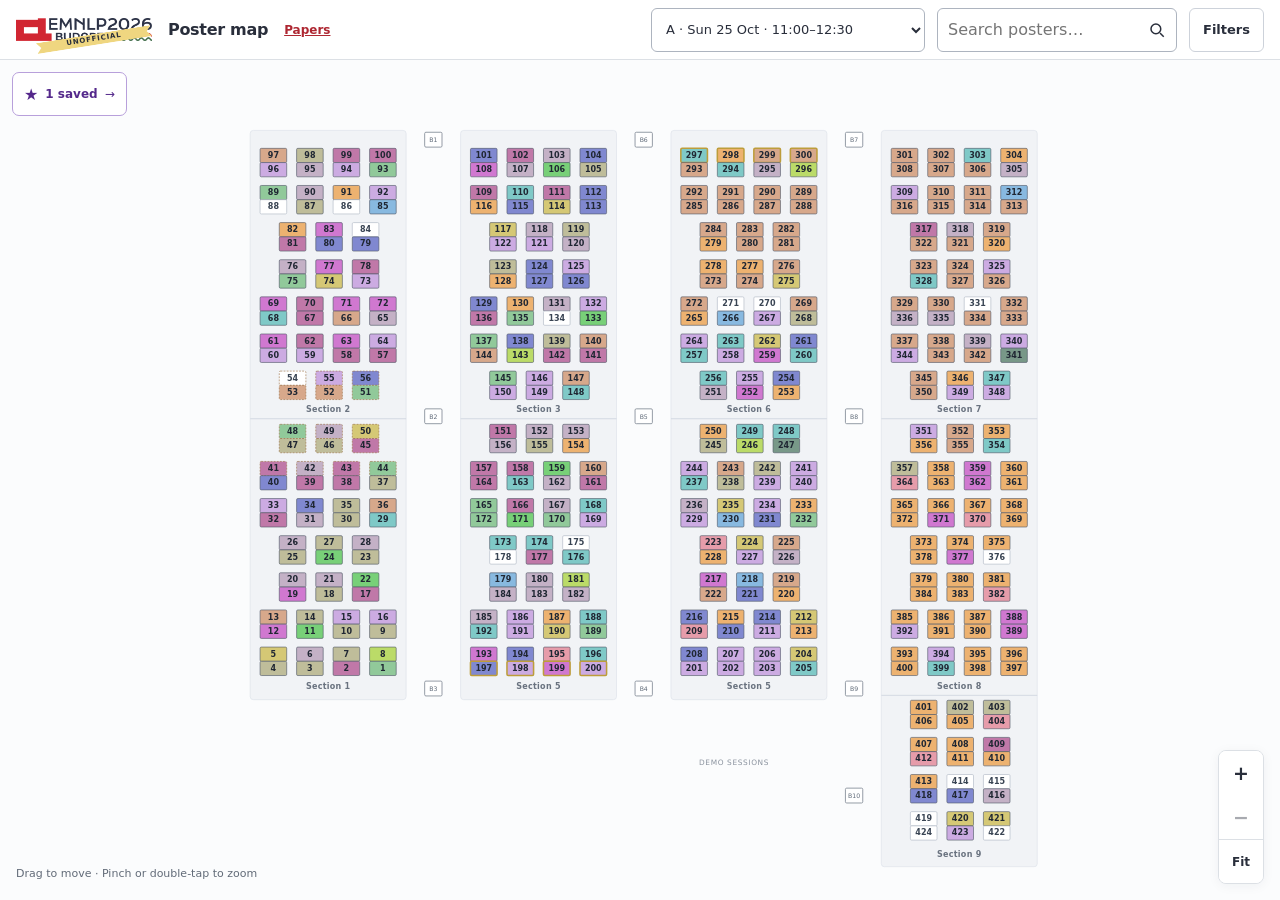
==== commit a7959d8e: "Add compact poster search to the map header" ====
--- a/poster-map/index.html
+++ b/poster-map/index.html
@@ -13,7 +13,7 @@
   <script src="../traffic.mjs" type="module"></script>
 </head>
 <body>
-  <a class="skip" href="#board-number">Skip to board finder</a>
+  <a class="skip" href="#map-search">Skip to poster search</a>
   <header class="header">
     <div class="identity">
       <span class="map-brand"><img src="../conference-logo.png" width="136" height="24" alt="EMNLP 2026 Budapest"><span class="map-brand__ribbon">Unofficial</span></span>
@@ -23,9 +23,9 @@
     <label class="visually-hidden" for="session">Poster session</label>
     <select id="session" class="session-select" aria-describedby="session-note" disabled><option value="">Sessions…</option></select>
     <form id="find-form" class="finder">
-      <label class="visually-hidden" for="board-number">Find a board</label>
-      <input id="board-number" type="number" min="1" max="424" step="1" placeholder="1–424" required inputmode="numeric">
-      <button type="submit">Find</button>
+      <label class="visually-hidden" for="map-search">Search all posters by title, author, paper ID or board number</label>
+      <input id="map-search" type="search" placeholder="Search posters…" required autocomplete="off" enterkeyhint="search" disabled>
+      <button type="submit" aria-label="Search posters"><svg width="18" height="18" viewBox="0 0 24 24" fill="none" stroke="currentColor" stroke-width="2" aria-hidden="true"><circle cx="10.5" cy="10.5" r="6.5"/><path d="m16 16 5 5"/></svg></button>
     </form>
     <button id="open-filters" type="button" aria-haspopup="dialog" aria-controls="filters-panel"><span class="filter-label">Filters</span></button>
   </header>
@@ -79,7 +79,7 @@
     <div class="panel-body">
       <section class="selection" aria-labelledby="selection-title">
         <h3 id="selection-title">Choose a board</h3>
-        <p id="selection-location" class="muted">Select a number on the map or use the board finder.</p>
+        <p id="selection-location" class="muted">Select a number on the map or search for a poster.</p>
         <p id="selection-note" class="source-note" hidden></p>
         <div id="selection-assignment" class="assignment-detail" hidden></div>
       </section>
--- a/poster-map/map.css
+++ b/poster-map/map.css
@@ -105,9 +105,9 @@
 .chip-title .katex { font-size: 1em; }
 .paper-link { display: inline-block; margin-top: 10px; padding-block: 8px; font-size: 12px; }
 .paper-search-panel { padding-top: 18px; }
-.finder { display: flex; gap: 5px; }
-.finder input { width: 86px; padding-inline: 8px; }
-.finder button { border-color: transparent; }
+.finder { display: flex; position: relative; min-width: 0; width: 240px; flex: 0 1 240px; }
+.finder input { width: 100%; min-width: 0; padding: 10px 42px 10px 10px; }
+.finder button { position: absolute; right: 0; top: 0; bottom: 0; display: grid; place-items: center; width: 40px; padding: 0; border: 0; background: transparent; }
 main { position: relative; flex: 1; min-height: 0; overflow: hidden; }
 .map-stage { position: absolute; inset: 0; overflow: hidden; touch-action: none; cursor: grab; -webkit-user-select: none; user-select: none; -webkit-tap-highlight-color: transparent; }
 .map-stage.dragging { cursor: grabbing; }
@@ -213,11 +213,11 @@
 .paper-result { font-size: 12px; line-height: 1.5; text-align: left; font-weight: 500; white-space: normal; }
 .paper-result small { display: block; color: var(--muted); font-size: 11px; }
 .paper-results p { font-size: 11px; color: var(--muted); margin: 5px 0; }
-.topic-list .selection, .topic-list .session-panel, .topic-list .source-details, .topic-list .feedback { display: none; }
-.topic-list .paper-results { max-height: none; overflow: visible; }
-.topic-list .paper-result { font-size: 14px; padding: 12px; }
-.topic-list .paper-result small { margin-top: 5px; }
-@media (min-width: 641px) { #details-panel.topic-list { inset: 6dvh 0 auto; margin-inline: auto; width: 680px; height: 88dvh; } }
+:is(.topic-list, .search-list) .selection, :is(.topic-list, .search-list) .session-panel, :is(.topic-list, .search-list) .source-details, :is(.topic-list, .search-list) .feedback { display: none; }
+:is(.topic-list, .search-list) .paper-results { max-height: none; overflow: visible; }
+:is(.topic-list, .search-list) .paper-result { font-size: 14px; padding: 12px; }
+:is(.topic-list, .search-list) .paper-result small { margin-top: 5px; }
+@media (min-width: 641px) { #details-panel:is(.topic-list, .search-list) { inset: 6dvh 0 auto; margin-inline: auto; width: 680px; height: 88dvh; } }
 .assignment-detail { border-left: 3px solid var(--assigned-rule); padding-left: 11px; margin-top: 16px; }
 .assignment-detail strong { font-size: 12px; line-height: 1.55; display: block; }
 .assignment-detail p { font-size: 11px; color: var(--muted); margin-top: 5px; }
@@ -233,14 +233,13 @@
 .key.review { border: 1px dashed var(--review); }
 .key.saved { display: inline-flex; align-items: center; justify-content: center; width: 15px; height: 15px; border-color: var(--saved-rule); background: var(--saved-badge); color: white; font-style: normal; font-size: 12px; }
 @media (max-width: 640px) {
-  .header { display: grid; grid-template-columns: 1fr auto auto; gap: 6px 12px; padding: calc(8px + env(safe-area-inset-top)) max(10px, env(safe-area-inset-right)) 8px max(10px, env(safe-area-inset-left)); }
+  .header { display: grid; grid-template-columns: auto minmax(0, 1fr) auto; gap: 6px 12px; padding: calc(8px + env(safe-area-inset-top)) max(10px, env(safe-area-inset-right)) 8px max(10px, env(safe-area-inset-left)); }
   .identity { grid-column: 1; grid-row: 2; margin: 0; }
   .identity .map-brand, .identity h1 { display: none; }
   .finder-link { font-size: 13px; }
   .session-select { grid-column: 1 / -1; grid-row: 1; width: 100%; font-size: 14px; padding-inline: 10px; }
-  .finder { grid-column: 2; grid-row: 2; }
-  .finder input { width: 64px; font-size: 16px; }
-  .finder button { padding-inline: 9px; }
+  .finder { grid-column: 2; grid-row: 2; width: 100%; }
+  .finder input { font-size: 16px; }
   #open-filters { grid-column: 3; grid-row: 2; padding-inline: 12px; font-size: 13px; }
   :is(#details-panel, #filters-panel) { inset: auto 0 0; width: 100%; max-width: none; max-height: 78vh; max-height: 78dvh; border-radius: 14px 14px 0 0; border-bottom: 0; padding-bottom: env(safe-area-inset-bottom); }
   .zoom-controls { right: max(10px, env(safe-area-inset-right)); bottom: max(12px, env(safe-area-inset-bottom)); flex-direction: row; align-items: center; }
@@ -257,10 +256,15 @@
 @media (min-width: 641px) and (max-width: 860px) {
   .identity .map-brand, .identity h1 { display: none; }
   .session-select { width: 250px; }
-  .finder input { width: 64px; }
+  .finder { width: auto; flex: 1; }
 }
 @media (max-width: 640px) and (min-height: 501px) {
-  main:has(.selection-chip:not([hidden])) .map-stage { bottom: calc(var(--selection-height, 148px) + 76px + env(safe-area-inset-bottom)); }
+  .selection-chip { bottom: max(12px, env(safe-area-inset-bottom)); }
+  .selection-card-actions { gap: 6px; }
+  .selection-card-actions > button { padding-inline: 8px; }
+  .selection-card-actions > a { flex: none; white-space: nowrap; }
+  .selection-card-actions .zoom-controls { position: static; flex: none; margin-left: auto; border: 0; box-shadow: none; background: transparent; }
+  main:has(.selection-chip:not([hidden])) .map-stage { bottom: calc(var(--selection-height, 148px) + 24px + env(safe-area-inset-bottom)); }
 }
 
 .theme-toggle { display: inline-flex; align-items: center; justify-content: center; width: 44px; height: 44px; padding: 12px; flex: none; border: 0; color: var(--muted); background: none; }
@@ -272,8 +276,8 @@
 :root[data-theme="dark"] .map-brand > img { filter: brightness(0) invert(1); }
 @media (max-width: 380px) {
   .header { column-gap: 6px; }
-  .finder input { width: 56px; }
   #open-filters { padding-inline: 9px; }
+  .selection-card-actions > button, .selection-card-actions > a { font-size: 12px; }
 }
 @media (max-height: 500px) {
   .selection-chip { width: 320px; max-width: 44%; max-height: calc(100% - 24px); bottom: 12px; right: auto; overflow-y: auto; }
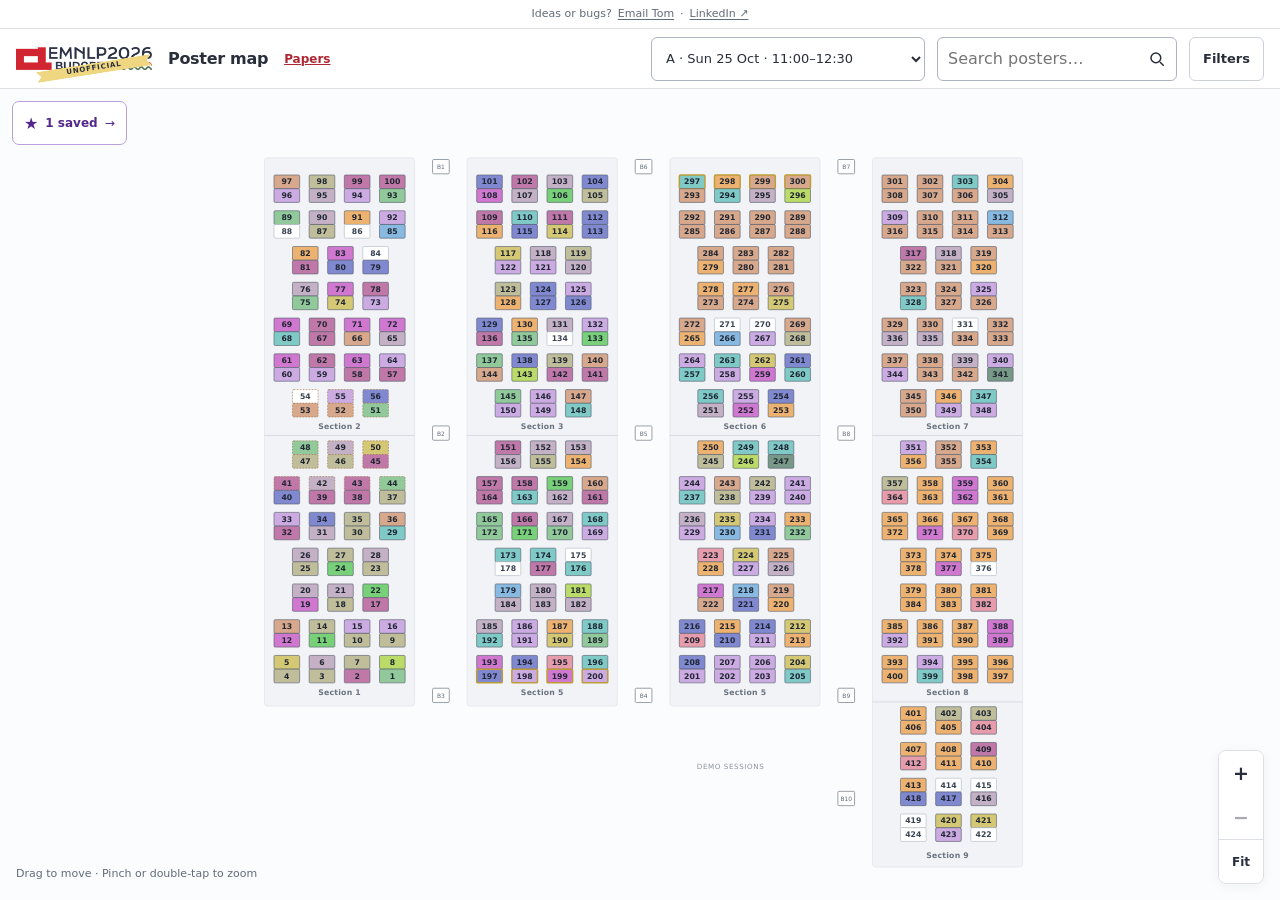
==== commit 8bcc82c5: "Make poster search live and add desktop previews" ====
--- a/poster-map/index.html
+++ b/poster-map/index.html
@@ -14,9 +14,10 @@
 </head>
 <body>
   <a class="skip" href="#map-search">Skip to poster search</a>
+  <aside class="feedback-bar" aria-label="Feedback">Ideas or bugs? <a href="mailto:emnlp-finder@tomvoelker.de?subject=EMNLP%202026%20Paper%20Finder%20feedback">Email Tom</a><span aria-hidden="true">·</span><a href="https://www.linkedin.com/in/tom-v%C3%B6lker-0485332b9/" target="_blank" rel="noopener noreferrer">LinkedIn ↗<span class="visually-hidden"> (opens in a new tab)</span></a></aside>
   <header class="header">
     <div class="identity">
-      <span class="map-brand"><img src="../conference-logo.png" width="136" height="24" alt="EMNLP 2026 Budapest"><span class="map-brand__ribbon">Unofficial</span></span>
+      <a class="map-brand" href="../" aria-label="EMNLP 2026 Paper Finder home"><img src="../conference-logo.png" width="136" height="24" alt="EMNLP 2026 Budapest"><span class="map-brand__ribbon">Unofficial</span></a>
       <h1>Poster map</h1>
       <a class="finder-link" href="../">Papers</a>
     </div>
@@ -24,8 +25,13 @@
     <select id="session" class="session-select" aria-describedby="session-note" disabled><option value="">Sessions…</option></select>
     <form id="find-form" class="finder">
       <label class="visually-hidden" for="map-search">Search all posters by title, author, paper ID or board number</label>
-      <input id="map-search" type="search" placeholder="Search posters…" required autocomplete="off" enterkeyhint="search" disabled>
+      <input id="map-search" type="search" role="combobox" aria-autocomplete="list" aria-expanded="false" aria-controls="map-search-results" placeholder="Search posters…" required autocomplete="off" enterkeyhint="search" disabled>
       <button type="submit" aria-label="Search posters"><svg width="18" height="18" viewBox="0 0 24 24" fill="none" stroke="currentColor" stroke-width="2" aria-hidden="true"><circle cx="10.5" cy="10.5" r="6.5"/><path d="m16 16 5 5"/></svg></button>
+      <div id="map-search-popup" class="search-suggestions" hidden>
+        <p id="map-search-status" class="search-suggestions-status" role="status"></p>
+        <div id="map-search-results" role="listbox" aria-label="Poster search results"></div>
+        <button id="map-search-more" class="search-suggestions-more" type="button" hidden>More results</button>
+      </div>
     </form>
     <button id="open-filters" type="button" aria-haspopup="dialog" aria-controls="filters-panel"><span class="filter-label">Filters</span></button>
   </header>
@@ -33,7 +39,7 @@
     <div id="map-stage" class="map-stage">
       <svg id="floor-map" viewBox="0 0 1320 1280" aria-label="424 numbered poster positions" aria-describedby="map-help">
         <title>EMNLP poster floor plan</title>
-        <desc>Paired poster positions arranged as in the venue photograph. Select a board or use the board finder. Arrow keys move between positions.</desc>
+        <desc>Paired poster positions arranged as in the venue photograph. Hover to preview a poster. Click for details, or tap to select on a phone. Arrow keys move between positions.</desc>
       </svg>
     </div>
     <button id="next-saved" type="button" class="saved-map-key" disabled><span aria-hidden="true">★</span> <span id="saved-map-count">0 saved posters</span><span class="saved-map-next" aria-hidden="true">→</span></button>
--- a/poster-map/map.css
+++ b/poster-map/map.css
@@ -92,7 +92,10 @@
 .visually-hidden { position: absolute; width: 1px; height: 1px; padding: 0; margin: -1px; overflow: hidden; clip-path: inset(50%); white-space: nowrap; border: 0; }
 .skip { position: absolute; top: -100px; left: 10px; z-index: 5; padding: 12px; background: var(--surface); }
 .skip:focus { top: 8px; }
-.header { flex: none; min-height: 60px; padding: calc(6px + env(safe-area-inset-top)) max(16px, env(safe-area-inset-right)) 6px max(16px, env(safe-area-inset-left)); display: flex; align-items: center; gap: 12px; background: var(--surface); border-bottom: 1px solid var(--rule); }
+.feedback-bar { flex: none; display: flex; align-items: center; justify-content: center; gap: 6px; padding: calc(2px + env(safe-area-inset-top)) 10px 2px; background: var(--surface); border-bottom: 1px solid var(--rule); color: var(--muted); font-size: 11px; line-height: 20px; }
+.feedback-bar a { display: inline-flex; align-items: center; min-height: 24px; color: inherit; text-underline-offset: 2px; }
+.feedback-bar a:hover { color: var(--accent); }
+.header { position: relative; z-index: 2; flex: none; min-height: 60px; padding: 6px max(16px, env(safe-area-inset-right)) 6px max(16px, env(safe-area-inset-left)); display: flex; align-items: center; gap: 12px; background: var(--surface); border-bottom: 1px solid var(--rule); }
 .identity { display: flex; align-items: center; gap: 16px; margin-right: auto; white-space: nowrap; }
 .identity img { object-fit: contain; }
 .map-brand { display: inline-block; position: relative; width: 136px; height: 24px; flex: none; }
@@ -107,7 +110,15 @@
 .paper-search-panel { padding-top: 18px; }
 .finder { display: flex; position: relative; min-width: 0; width: 240px; flex: 0 1 240px; }
 .finder input { width: 100%; min-width: 0; padding: 10px 42px 10px 10px; }
-.finder button { position: absolute; right: 0; top: 0; bottom: 0; display: grid; place-items: center; width: 40px; padding: 0; border: 0; background: transparent; }
+.finder > button { position: absolute; right: 0; top: 0; bottom: 0; display: grid; place-items: center; width: 40px; padding: 0; border: 0; background: transparent; }
+.search-suggestions { position: absolute; top: calc(100% + 6px); right: 0; width: min(560px, calc(100vw - 140px)); max-height: min(500px, 65dvh, var(--map-search-height, 500px)); overflow-y: auto; overscroll-behavior: contain; border: 1px solid var(--control-rule); border-radius: 8px; box-shadow: 0 8px 28px #19233726; background: var(--surface); }
+.search-suggestions-status { padding: 9px 12px; color: var(--muted); font-size: 11px; }
+.search-suggestion { padding: 11px 12px; border-top: 1px solid var(--rule); cursor: pointer; font-size: 13px; line-height: 1.4; }
+.search-suggestion[aria-selected="true"] { background: var(--hover); }
+.search-suggestion > span { display: -webkit-box; -webkit-line-clamp: 2; -webkit-box-orient: vertical; overflow: hidden; font-weight: 600; }
+.search-suggestion small { display: block; margin-top: 4px; color: var(--muted); font-size: 11px; }
+.search-suggestion .suggestion-authors { overflow: hidden; text-overflow: ellipsis; white-space: nowrap; }
+.search-suggestions-more { width: 100%; border: 0; border-top: 1px solid var(--rule); border-radius: 0; color: var(--accent); text-align: left; }
 main { position: relative; flex: 1; min-height: 0; overflow: hidden; }
 .map-stage { position: absolute; inset: 0; overflow: hidden; touch-action: none; cursor: grab; -webkit-user-select: none; user-select: none; -webkit-tap-highlight-color: transparent; }
 .map-stage.dragging { cursor: grabbing; }
@@ -139,9 +150,10 @@
 .board.has-topic.is-saved:not(.selected):not(:focus-visible) > rect { stroke: var(--saved-rule); }
 .board.has-topic.needs-review:not(.selected):not(:focus-visible) > rect { stroke: var(--review); }
 @media (hover: hover) { .board.has-topic:hover:not(.selected):not(:focus-visible) > rect { stroke: var(--accent); stroke-width: 2.5; } }
+.board.previewing:not(.selected):not(:focus-visible) > rect { stroke: var(--accent); stroke-width: 2.5; }
 .board.topic-dimmed > rect, .board.topic-dimmed > text { opacity: .3; }
-.board.topic-dimmed:is(.selected, :focus-visible, :hover) > rect,
-.board.topic-dimmed:is(.selected, :focus-visible, :hover) > text { opacity: 1; }
+.board.topic-dimmed:is(.selected, :focus-visible, :hover, .previewing) > rect,
+.board.topic-dimmed:is(.selected, :focus-visible, :hover, .previewing) > text { opacity: 1; }
 .topic-toolbar { display: flex; flex-direction: column; align-items: stretch; gap: 16px; padding: 20px 0; }
 #topics-toggle, #topic-browse { white-space: nowrap; }
 #topics-toggle[aria-pressed="true"] { border-color: var(--accent); color: var(--accent); background: var(--hover); }
@@ -191,7 +203,7 @@
 .selection-card-actions a { display: inline-flex; align-items: center; min-height: 36px; font-size: 13px; font-weight: 650; }
 .map-help { position: absolute; bottom: max(18px, env(safe-area-inset-bottom)); left: 16px; right: 76px; color: var(--muted); font-size: 11px; pointer-events: none; }
 main:has(.selection-chip:not([hidden])) .map-help { display: none; }
-:is(#details-panel, #filters-panel) { position: fixed; inset: calc(72px + env(safe-area-inset-top)) max(12px, env(safe-area-inset-right)) max(12px, env(safe-area-inset-bottom)) auto; width: 350px; max-width: calc(100% - 24px); max-height: none; margin: 0; padding: 0; color: inherit; background: var(--surface); border: 1px solid var(--rule); border-radius: 12px; box-shadow: 0 12px 48px #19233726; }
+:is(#details-panel, #filters-panel) { position: fixed; inset: calc(var(--map-header-bottom, 88px) + 12px) max(12px, env(safe-area-inset-right)) max(12px, env(safe-area-inset-bottom)) auto; width: 350px; max-width: calc(100% - 24px); max-height: none; margin: 0; padding: 0; color: inherit; background: var(--surface); border: 1px solid var(--rule); border-radius: 12px; box-shadow: 0 12px 48px #19233726; }
 :is(#details-panel, #filters-panel)[open] { display: flex; flex-direction: column; }
 :is(#details-panel, #filters-panel)::backdrop { background: #18233226; }
 .panel-header { display: flex; justify-content: space-between; align-items: center; gap: 20px; padding: 12px 16px; border-bottom: 1px solid var(--rule); flex: none; }
@@ -233,13 +245,14 @@
 .key.review { border: 1px dashed var(--review); }
 .key.saved { display: inline-flex; align-items: center; justify-content: center; width: 15px; height: 15px; border-color: var(--saved-rule); background: var(--saved-badge); color: white; font-style: normal; font-size: 12px; }
 @media (max-width: 640px) {
-  .header { display: grid; grid-template-columns: auto minmax(0, 1fr) auto; gap: 6px 12px; padding: calc(8px + env(safe-area-inset-top)) max(10px, env(safe-area-inset-right)) 8px max(10px, env(safe-area-inset-left)); }
+  .header { display: grid; grid-template-columns: auto minmax(0, 1fr) auto; gap: 6px 12px; padding: 8px max(10px, env(safe-area-inset-right)) 8px max(10px, env(safe-area-inset-left)); }
   .identity { grid-column: 1; grid-row: 2; margin: 0; }
   .identity .map-brand, .identity h1 { display: none; }
   .finder-link { font-size: 13px; }
   .session-select { grid-column: 1 / -1; grid-row: 1; width: 100%; font-size: 14px; padding-inline: 10px; }
   .finder { grid-column: 2; grid-row: 2; width: 100%; }
   .finder input { font-size: 16px; }
+  .search-suggestions { position: fixed; top: calc(var(--map-header-bottom, 139px) + 4px); left: max(10px, env(safe-area-inset-left)); right: max(10px, env(safe-area-inset-right)); width: auto; max-height: min(50dvh, 400px, var(--map-search-height, 400px)); }
   #open-filters { grid-column: 3; grid-row: 2; padding-inline: 12px; font-size: 13px; }
   :is(#details-panel, #filters-panel) { inset: auto 0 0; width: 100%; max-width: none; max-height: 78vh; max-height: 78dvh; border-radius: 14px 14px 0 0; border-bottom: 0; padding-bottom: env(safe-area-inset-bottom); }
   .zoom-controls { right: max(10px, env(safe-area-inset-right)); bottom: max(12px, env(safe-area-inset-bottom)); flex-direction: row; align-items: center; }
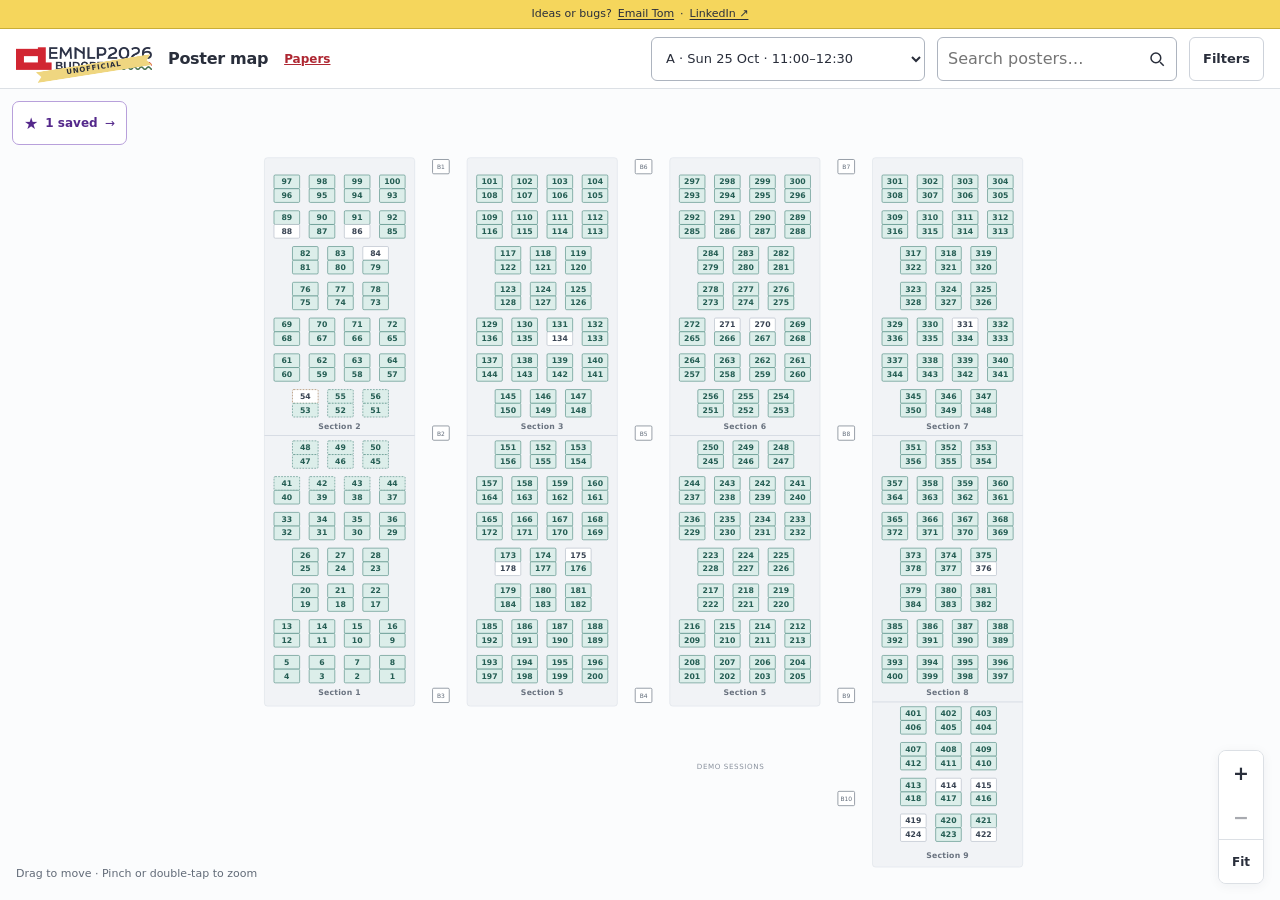
==== commit 7c7e6017: "Reduce startup work and map payloads" ====
--- a/poster-map/index.html
+++ b/poster-map/index.html
@@ -7,6 +7,9 @@
   <title>Unofficial poster map · EMNLP 2026</title>
   <link rel="icon" href="../favicon.svg" type="image/svg+xml">
   <script src="../theme.js"></script>
+  <link rel="modulepreload" href="../vendor/katex-0.19.1/katex.mjs">
+  <link rel="preload" href="../data/poster-boards.json" as="fetch" crossorigin>
+  <link rel="preload" href="../data/map-topics.json" as="fetch" crossorigin>
   <link rel="stylesheet" href="../vendor/katex-0.19.1/katex.min.css">
   <link rel="stylesheet" href="map.css">
   <script src="map.mjs" type="module"></script>
--- a/poster-map/map.css
+++ b/poster-map/map.css
@@ -90,11 +90,12 @@
 button:focus-visible, input:focus-visible, select:focus-visible, summary:focus-visible, a:focus-visible { outline: 3px solid var(--accent); outline-offset: 2px; }
 [hidden] { display: none !important; }
 .visually-hidden { position: absolute; width: 1px; height: 1px; padding: 0; margin: -1px; overflow: hidden; clip-path: inset(50%); white-space: nowrap; border: 0; }
-.skip { position: absolute; top: -100px; left: 10px; z-index: 5; padding: 12px; background: var(--surface); }
+.skip { position: absolute; top: -100px; left: 10px; z-index: 40; padding: 12px; background: var(--surface); }
 .skip:focus { top: 8px; }
-.feedback-bar { flex: none; display: flex; align-items: center; justify-content: center; gap: 6px; padding: calc(2px + env(safe-area-inset-top)) 10px 2px; background: var(--surface); border-bottom: 1px solid var(--rule); color: var(--muted); font-size: 11px; line-height: 20px; }
+.feedback-bar { position: sticky; top: 0; z-index: 30; flex: none; display: flex; align-items: center; justify-content: center; gap: 6px; padding: calc(2px + env(safe-area-inset-top)) 10px 2px; background: #f5d65c; border-bottom: 1px solid #c9ae37; color: #292e3b; font-size: 11px; line-height: 20px; }
 .feedback-bar a { display: inline-flex; align-items: center; min-height: 24px; color: inherit; text-underline-offset: 2px; }
-.feedback-bar a:hover { color: var(--accent); }
+.feedback-bar a:hover { color: #8c1e28; }
+.feedback-bar a:focus-visible { outline-color: #292e3b; }
 .header { position: relative; z-index: 2; flex: none; min-height: 60px; padding: 6px max(16px, env(safe-area-inset-right)) 6px max(16px, env(safe-area-inset-left)); display: flex; align-items: center; gap: 12px; background: var(--surface); border-bottom: 1px solid var(--rule); }
 .identity { display: flex; align-items: center; gap: 16px; margin-right: auto; white-space: nowrap; }
 .identity img { object-fit: contain; }
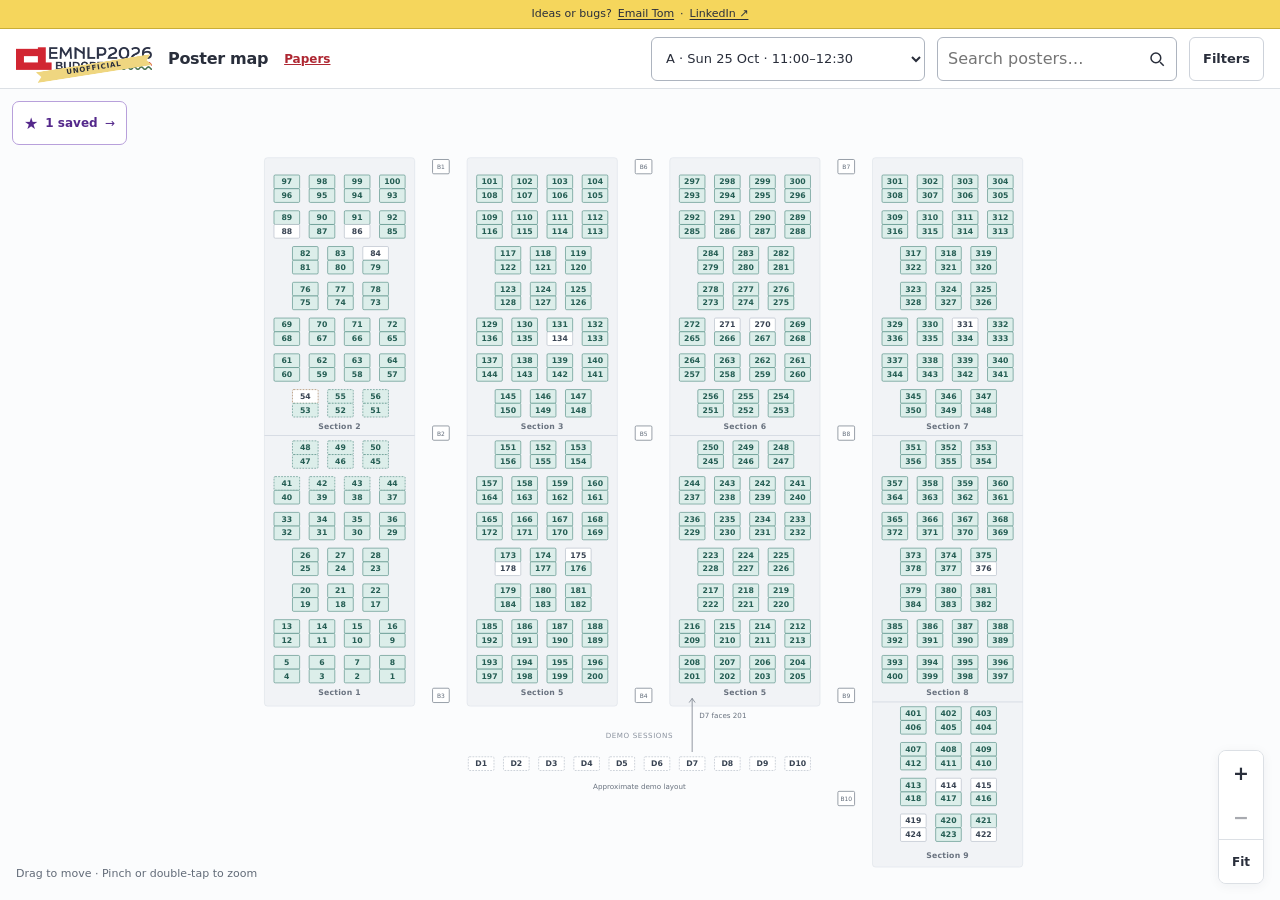
==== commit ea869890: "Label demo boards and preserve mobile search selection Anchor the approximate D1-D10 row with D7 fac" ====
--- a/poster-map/index.html
+++ b/poster-map/index.html
@@ -40,7 +40,7 @@
   </header>
   <main aria-label="Interactive poster floor plan">
     <div id="map-stage" class="map-stage">
-      <svg id="floor-map" viewBox="0 0 1320 1280" aria-label="424 numbered poster positions" aria-describedby="map-help">
+      <svg id="floor-map" viewBox="0 0 1320 1280" aria-label="424 numbered poster positions and 10 approximate demo board markers" aria-describedby="map-help">
         <title>EMNLP poster floor plan</title>
         <desc>Paired poster positions arranged as in the venue photograph. Hover to preview a poster. Click for details, or tap to select on a phone. Arrow keys move between positions.</desc>
       </svg>
@@ -114,7 +114,7 @@
         </div>
         <p>424 numbered positions, reconstructed from the supplied photograph. Spacing and face placement are schematic. Displaced labels have been aligned with the numbered rows.</p>
         <p>Positions 41–56 have overlapping source labels and need confirmation. Both printed “Section 5” labels are retained.</p>
-        <p>The photograph’s “Poster Display TV’s” area is for demo sessions.</p>
+        <p>The photograph’s “Poster Display TV’s” area is for demo sessions. D1–D10 are shown as an approximate row, using the on-site observation that D7 faces poster 201 and the photographed D4–D6 sequence. Other demo positions are extrapolated. These markers do not establish verified paper locations.</p>
         <p>Yellow highlights and markers B1–B10 are reproduced without assuming their meaning. No entrance or compass direction is identified.</p>
         <p>Paper assignments come from the official schedule sheet, column L (Board #). Board numbers are reused between sessions. An unlisted board does not establish whether a paper is presenting.</p>
         <p>Stars show papers saved in the finder on this browser, using verified board assignments for the selected session. Conflicting or unverified assignments do not receive stars.</p>
--- a/poster-map/map.css
+++ b/poster-map/map.css
@@ -114,7 +114,7 @@
 .finder > button { position: absolute; right: 0; top: 0; bottom: 0; display: grid; place-items: center; width: 40px; padding: 0; border: 0; background: transparent; }
 .search-suggestions { position: absolute; top: calc(100% + 6px); right: 0; width: min(560px, calc(100vw - 140px)); max-height: min(500px, 65dvh, var(--map-search-height, 500px)); overflow-y: auto; overscroll-behavior: contain; border: 1px solid var(--control-rule); border-radius: 8px; box-shadow: 0 8px 28px #19233726; background: var(--surface); }
 .search-suggestions-status { padding: 9px 12px; color: var(--muted); font-size: 11px; }
-.search-suggestion { padding: 11px 12px; border-top: 1px solid var(--rule); cursor: pointer; font-size: 13px; line-height: 1.4; }
+.search-suggestion { display: block; width: 100%; padding: 11px 12px; border: 0; border-top: 1px solid var(--rule); border-radius: 0; background: var(--surface); text-align: left; cursor: pointer; font-size: 13px; line-height: 1.4; }
 .search-suggestion[aria-selected="true"] { background: var(--hover); }
 .search-suggestion > span { display: -webkit-box; -webkit-line-clamp: 2; -webkit-box-orient: vertical; overflow: hidden; font-weight: 600; }
 .search-suggestion small { display: block; margin-top: 4px; color: var(--muted); font-size: 11px; }
@@ -127,6 +127,10 @@
 .bank-region { fill: var(--bank); stroke: var(--bank-rule); stroke-width: 1; }
 .bank-divider { stroke: var(--divider); stroke-width: 1.2; }
 .section-label { fill: var(--section-ink); font-size: 13px; font-weight: 550; letter-spacing: .4px; }
+.demo-board rect { fill: var(--surface); stroke: var(--board-rule); stroke-dasharray: 3 2; }
+.demo-board text { fill: var(--board-ink); font-size: 13px; font-weight: 650; text-anchor: middle; dominant-baseline: central; }
+.demo-note { fill: var(--section-ink); font-size: 12px; }
+.demo-direction { fill: none; stroke: var(--section-ink); stroke-width: 1.2; }
 .board { cursor: pointer; outline: none; }
 .board rect { fill: var(--surface); stroke: var(--board-rule); stroke-width: 1; }
 .board text { fill: var(--board-ink); font-size: 13px; font-weight: 550; text-anchor: middle; dominant-baseline: central; pointer-events: none; font-variant-numeric: tabular-nums; }
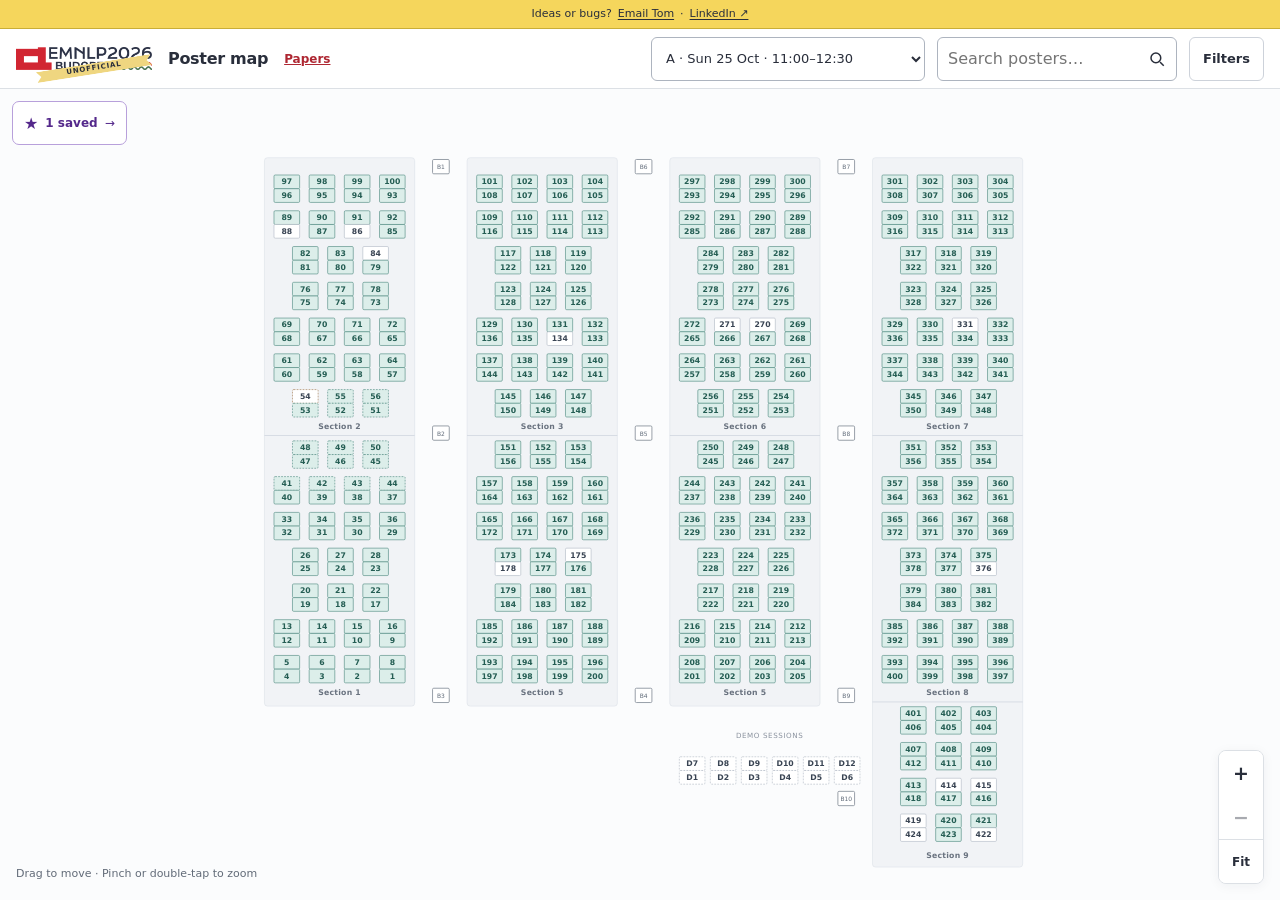
==== commit c0a97717: "Correct opposing demo-board faces and remove orientation notes" ====
--- a/poster-map/index.html
+++ b/poster-map/index.html
@@ -40,7 +40,7 @@
   </header>
   <main aria-label="Interactive poster floor plan">
     <div id="map-stage" class="map-stage">
-      <svg id="floor-map" viewBox="0 0 1320 1280" aria-label="424 numbered poster positions and 10 approximate demo board markers" aria-describedby="map-help">
+      <svg id="floor-map" viewBox="0 0 1320 1280" aria-label="424 numbered poster positions and 12 demo board markers" aria-describedby="map-help">
         <title>EMNLP poster floor plan</title>
         <desc>Paired poster positions arranged as in the venue photograph. Hover to preview a poster. Click for details, or tap to select on a phone. Arrow keys move between positions.</desc>
       </svg>
@@ -114,7 +114,7 @@
         </div>
         <p>424 numbered positions, reconstructed from the supplied photograph. Spacing and face placement are schematic. Displaced labels have been aligned with the numbered rows.</p>
         <p>Positions 41–56 have overlapping source labels and need confirmation. Both printed “Section 5” labels are retained.</p>
-        <p>The photograph’s “Poster Display TV’s” area is for demo sessions. D1–D10 are shown as an approximate row, using the on-site observation that D7 faces poster 201 and the photographed D4–D6 sequence. Other demo positions are extrapolated. These markers do not establish verified paper locations.</p>
+        <p>The photograph’s “Poster Display TV’s” area is for demo sessions. The on-site clarification places D1 opposite D7, D2 opposite D8, and so on through D6 opposite D12, with D7 facing poster 201. Spacing remains schematic. These markers do not establish verified paper locations.</p>
         <p>Yellow highlights and markers B1–B10 are reproduced without assuming their meaning. No entrance or compass direction is identified.</p>
         <p>Paper assignments come from the official schedule sheet, column L (Board #). Board numbers are reused between sessions. An unlisted board does not establish whether a paper is presenting.</p>
         <p>Stars show papers saved in the finder on this browser, using verified board assignments for the selected session. Conflicting or unverified assignments do not receive stars.</p>
--- a/poster-map/map.css
+++ b/poster-map/map.css
@@ -129,8 +129,6 @@
 .section-label { fill: var(--section-ink); font-size: 13px; font-weight: 550; letter-spacing: .4px; }
 .demo-board rect { fill: var(--surface); stroke: var(--board-rule); stroke-dasharray: 3 2; }
 .demo-board text { fill: var(--board-ink); font-size: 13px; font-weight: 650; text-anchor: middle; dominant-baseline: central; }
-.demo-note { fill: var(--section-ink); font-size: 12px; }
-.demo-direction { fill: none; stroke: var(--section-ink); stroke-width: 1.2; }
 .board { cursor: pointer; outline: none; }
 .board rect { fill: var(--surface); stroke: var(--board-rule); stroke-width: 1; }
 .board text { fill: var(--board-ink); font-size: 13px; font-weight: 550; text-anchor: middle; dominant-baseline: central; pointer-events: none; font-variant-numeric: tabular-nums; }
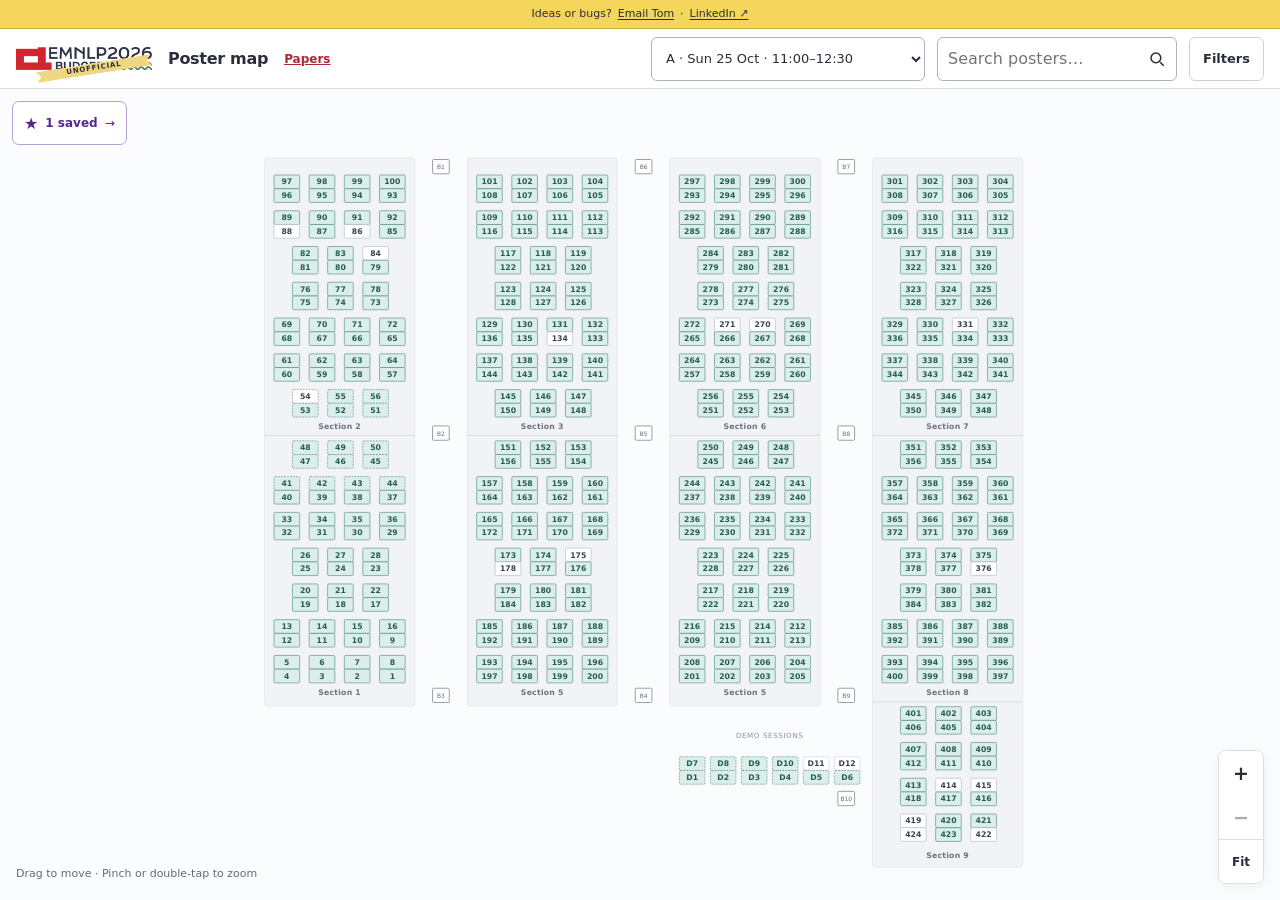
==== commit f88c5176: "Connect demo boards to scheduled papers throughout the finder Import literal D-board assignments wit" ====
--- a/poster-map/index.html
+++ b/poster-map/index.html
@@ -114,7 +114,7 @@
         </div>
         <p>424 numbered positions, reconstructed from the supplied photograph. Spacing and face placement are schematic. Displaced labels have been aligned with the numbered rows.</p>
         <p>Positions 41–56 have overlapping source labels and need confirmation. Both printed “Section 5” labels are retained.</p>
-        <p>The photograph’s “Poster Display TV’s” area is for demo sessions. The on-site clarification places D1 opposite D7, D2 opposite D8, and so on through D6 opposite D12, with D7 facing poster 201. Spacing remains schematic. These markers do not establish verified paper locations.</p>
+        <p>The photograph’s “Poster Display TV’s” area is for demo sessions. The on-site clarification places D1 opposite D7, D2 opposite D8, and so on through D6 opposite D12, with D7 facing poster 201. Spacing remains schematic. Demo paper assignments use the schedule’s literal D labels for the selected session, separately from numeric poster boards.</p>
         <p>Yellow highlights and markers B1–B10 are reproduced without assuming their meaning. No entrance or compass direction is identified.</p>
         <p>Paper assignments come from the official schedule sheet, column L (Board #). Board numbers are reused between sessions. An unlisted board does not establish whether a paper is presenting.</p>
         <p>Stars show papers saved in the finder on this browser, using verified board assignments for the selected session. Conflicting or unverified assignments do not receive stars.</p>
